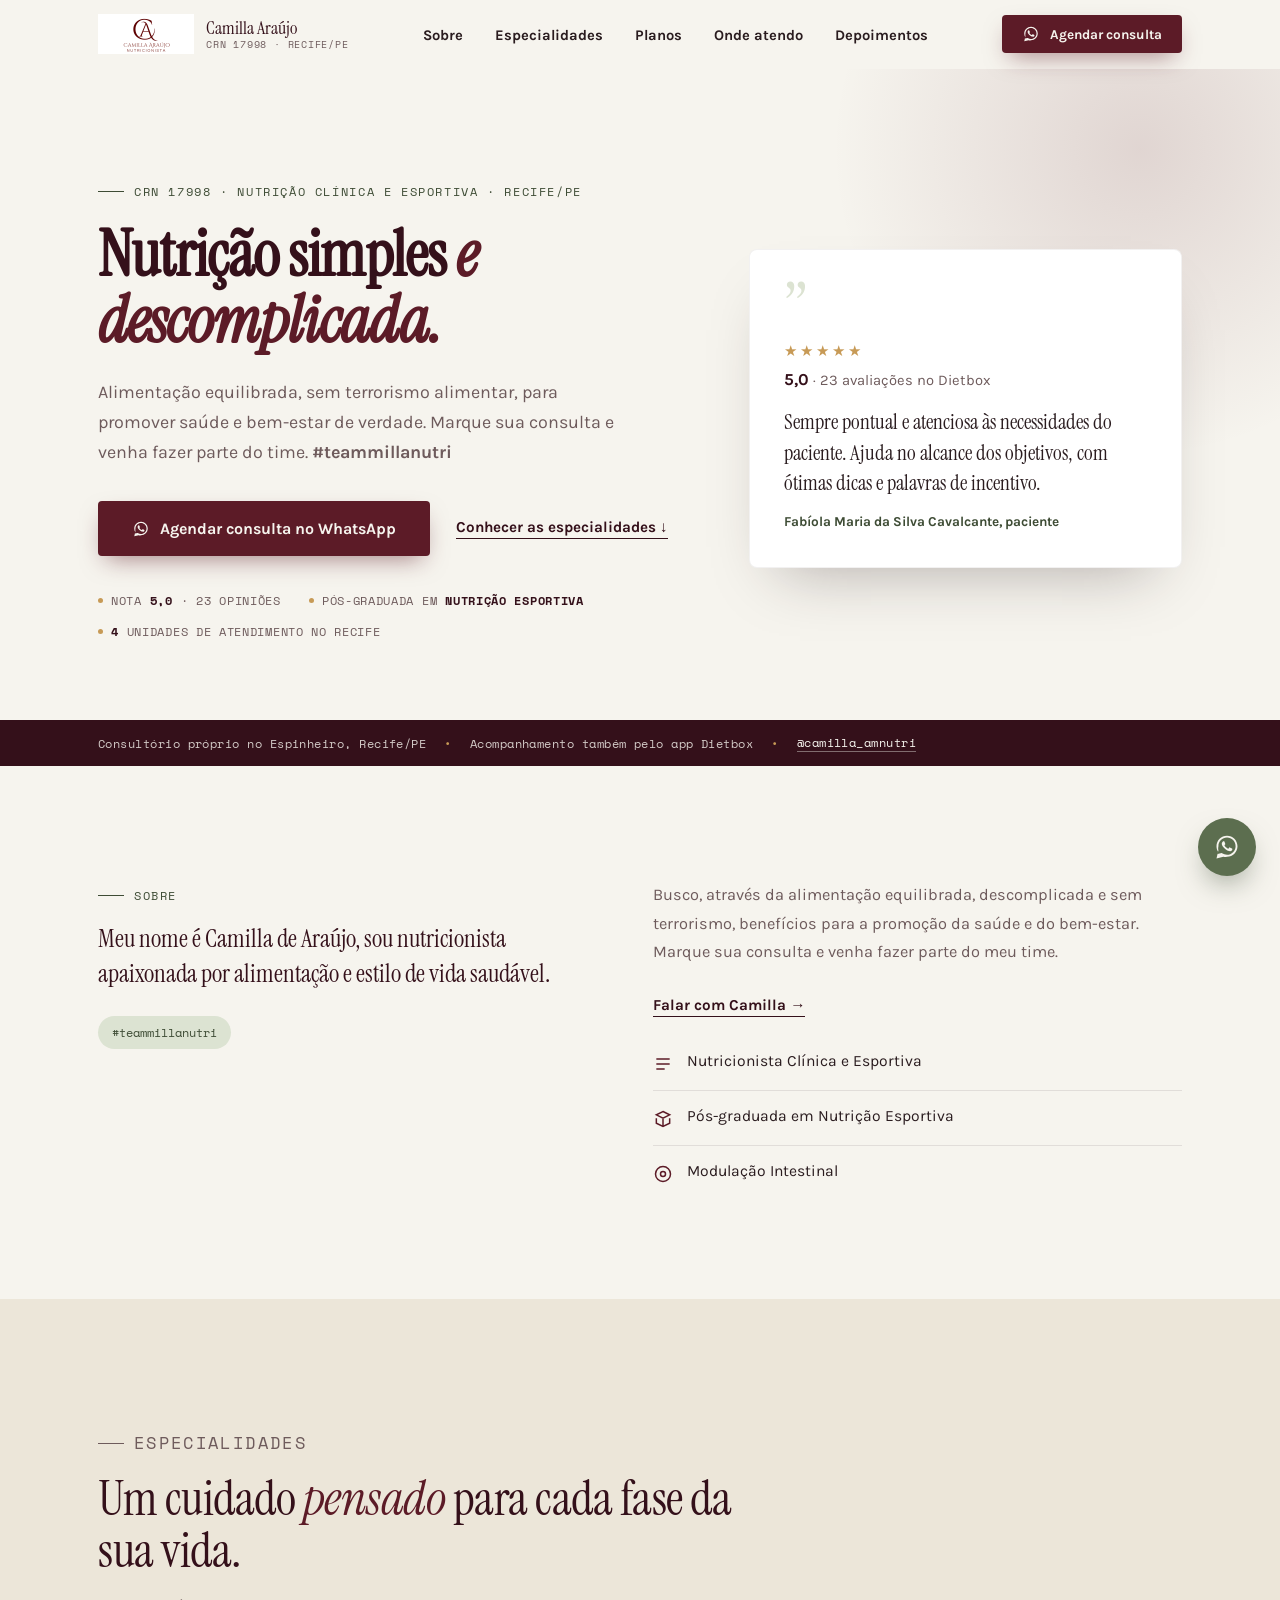
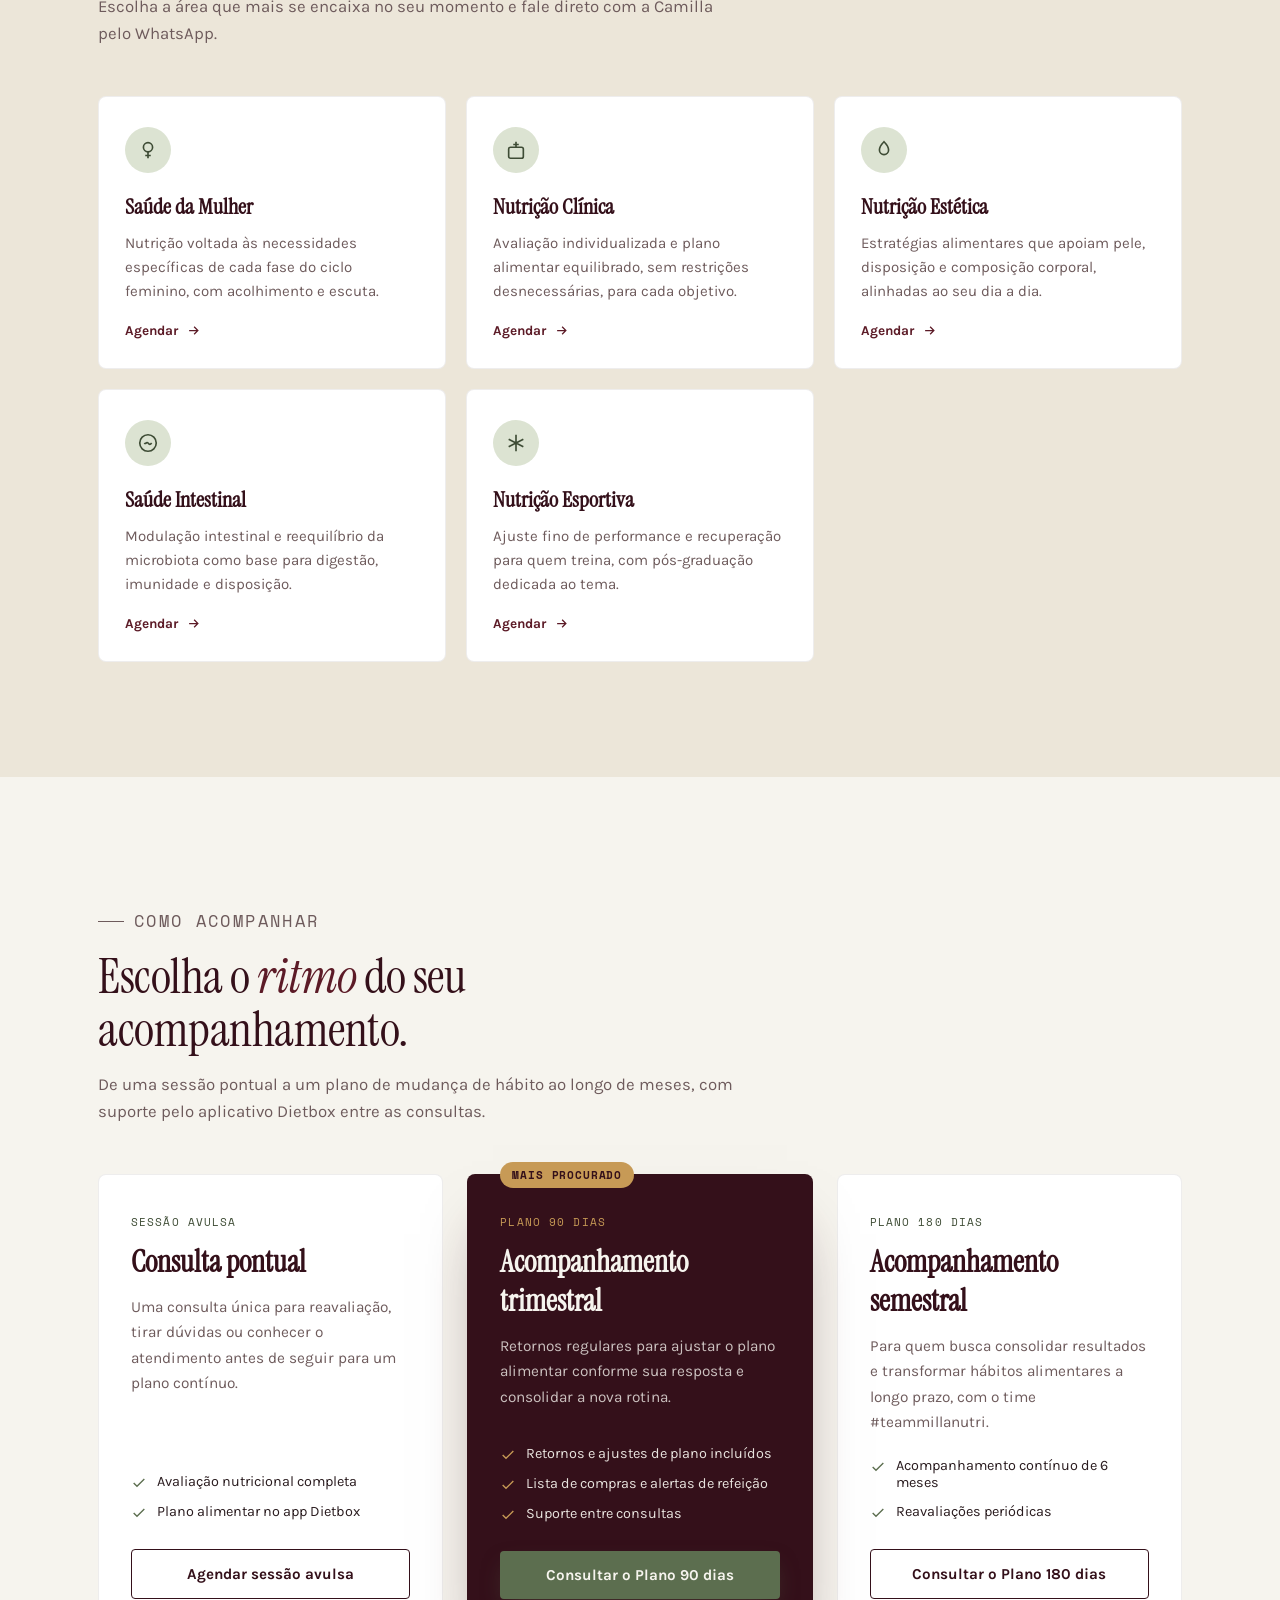
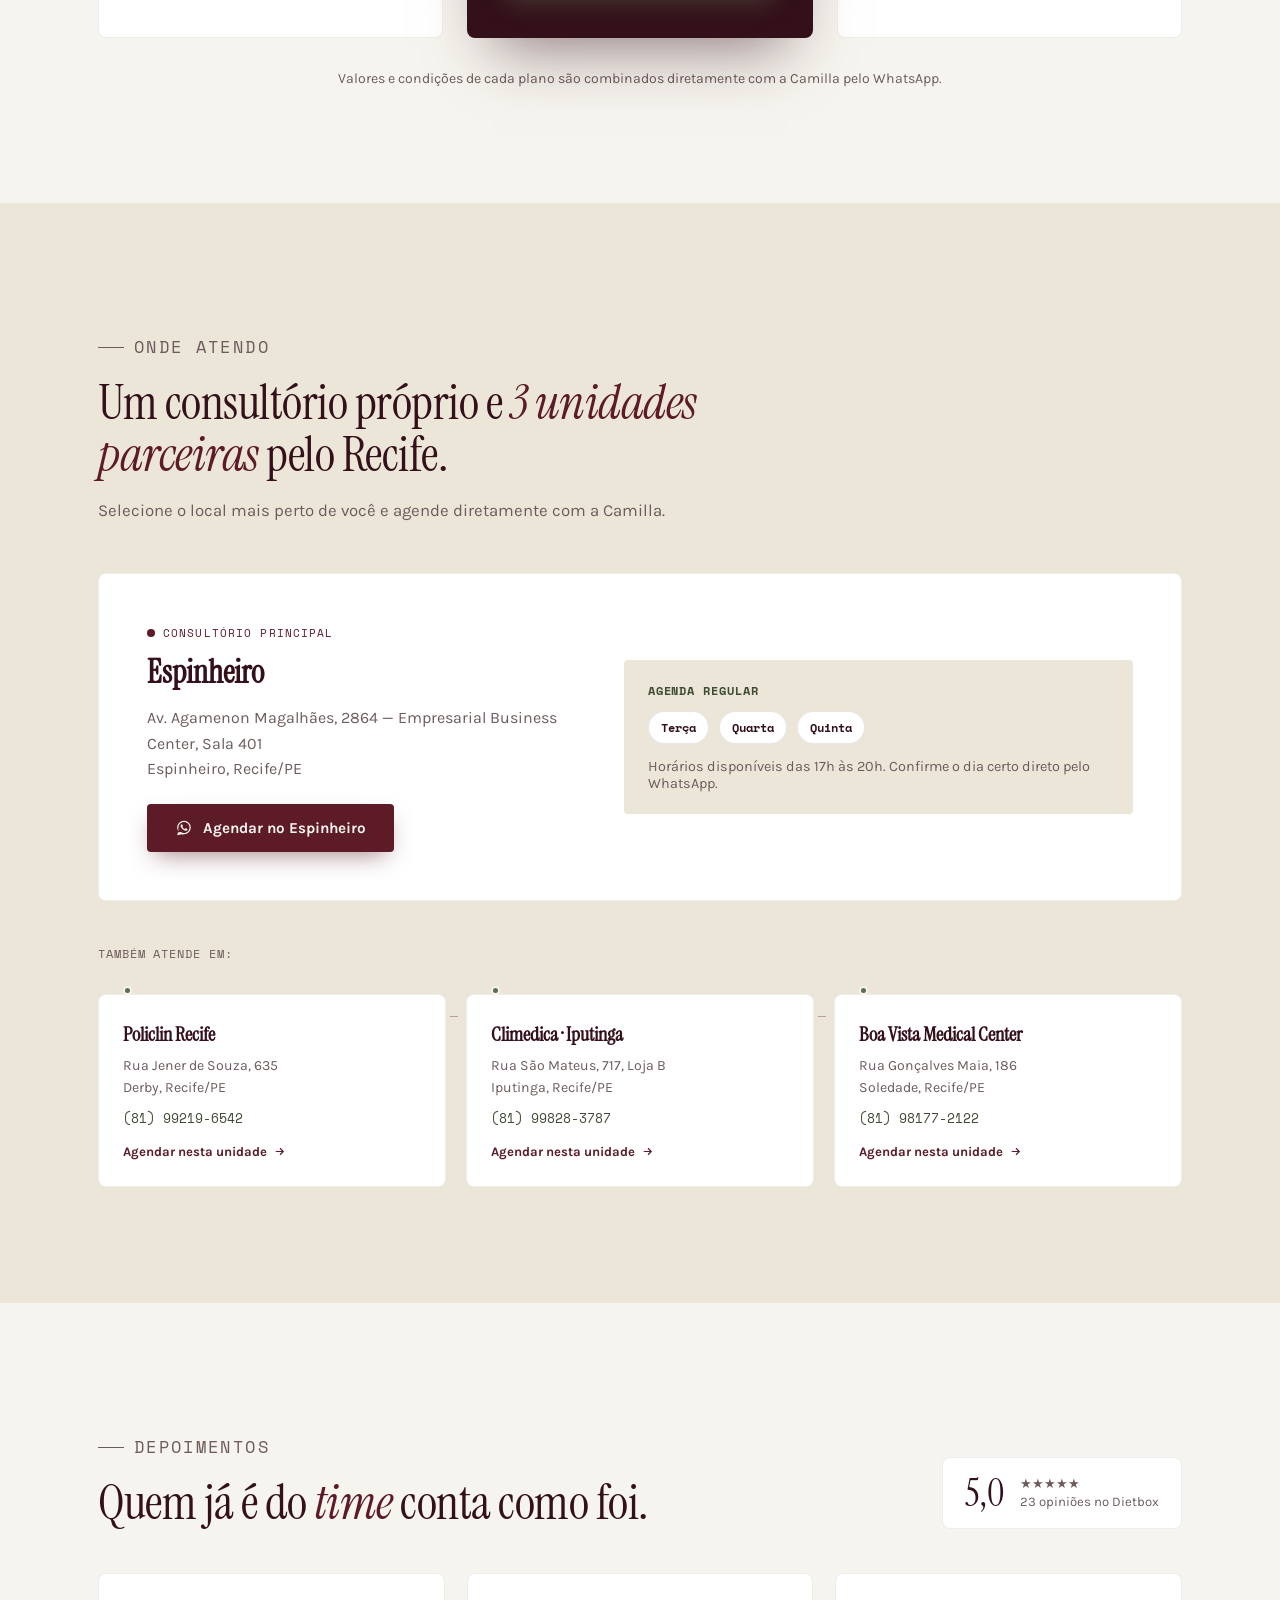
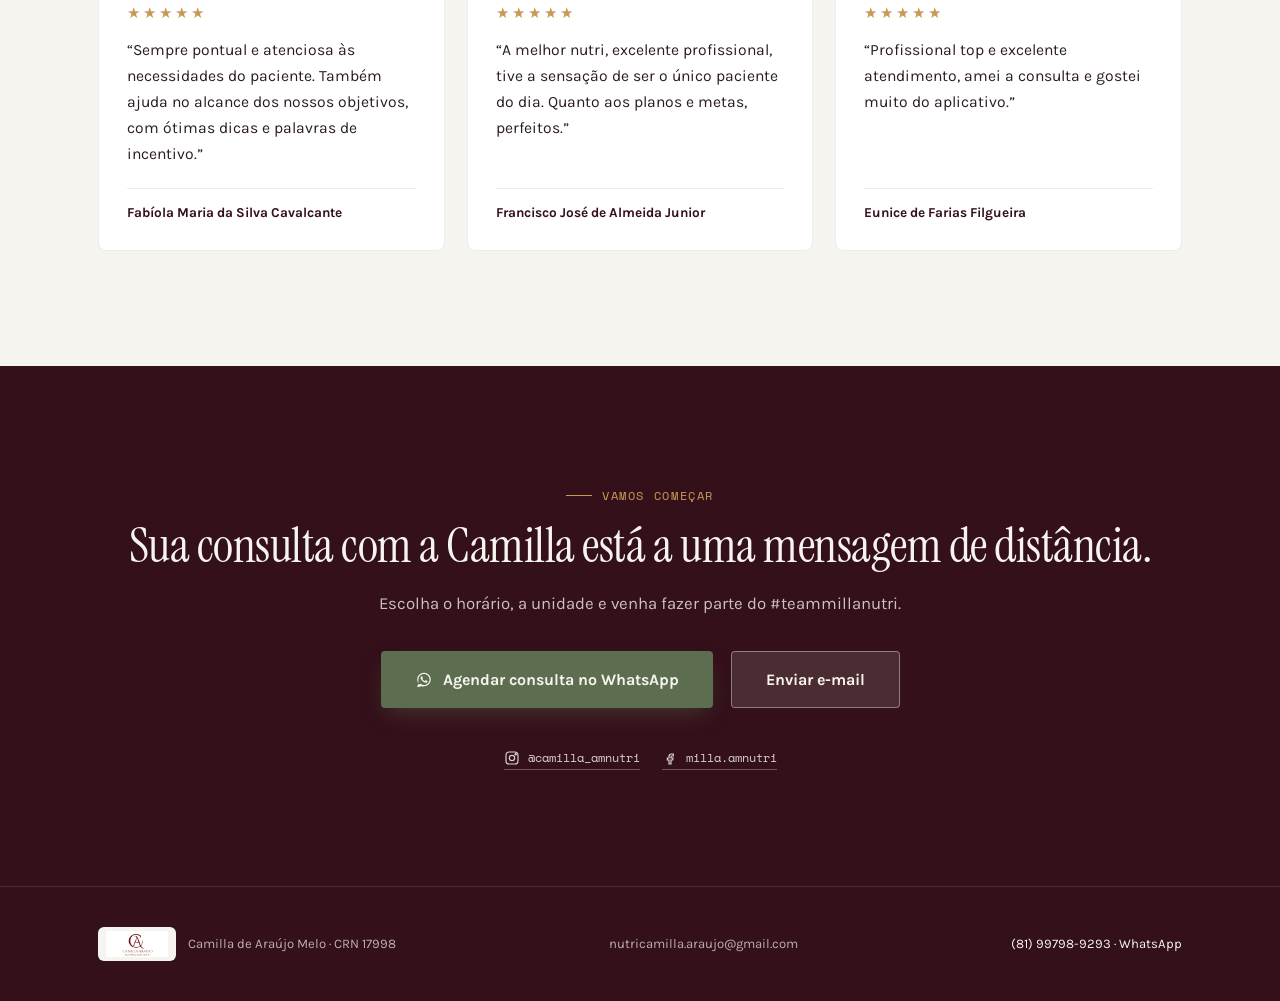
==== proposta-Camila-Araujo/index.html @ a2310c35 "Adiciona proposta-Camila-Araujo: nova versão premium do site da nutricionista Camilla Araújo Extrai " ====
<!DOCTYPE html>
<html lang="pt-br">
<head>
<meta charset="UTF-8">
<meta name="viewport" content="width=device-width, initial-scale=1.0">
<title>Camilla de Araújo Melo | Nutricionista em Recife · CRN 17998</title>
<meta name="description" content="Camilla de Araújo Melo (CRN 17998): nutrição clínica, esportiva, estética, saúde da mulher e saúde intestinal em Recife. Nota 5,0 · 23 opiniões. Agende pelo WhatsApp.">
<link rel="icon" href="data:image/svg+xml,%3Csvg xmlns='http://www.w3.org/2000/svg' viewBox='0 0 64 64'%3E%3Crect width='64' height='64' rx='16' fill='%235C1B27'/%3E%3Ctext x='32' y='42' font-family='Georgia,serif' font-size='24' text-anchor='middle' fill='%23F6F4EE'%3ECA%3C/text%3E%3C/svg%3E">
<link rel="preconnect" href="https://fonts.googleapis.com">
<link rel="preconnect" href="https://fonts.gstatic.com" crossorigin>
<link href="https://fonts.googleapis.com/css2?family=Instrument+Serif:ital@0;1&family=Karla:wght@400;500;600;700;800&family=Space+Mono:wght@400;700&display=swap" rel="stylesheet">
<link rel="stylesheet" href="css/style.css">
</head>
<body>

<a class="skip-link" href="#conteudo">Ir para o conteúdo</a>

<!-- HEADER -->
<header class="site-header" id="topo">
  <div class="wrap header-inner">
    <a href="#topo" class="brand" aria-label="Camilla de Araújo Melo, início">
      <img src="assets/logo-camilla.png" alt="Camilla Araújo Nutricionista">
      <span class="brand__meta">
        <span class="brand__name">Camilla Araújo</span>
        <span class="brand__tag">CRN 17998 · Recife/PE</span>
      </span>
    </a>

    <nav class="main-nav" id="main-nav" aria-label="Navegação principal">
      <ul>
        <li><a href="#sobre">Sobre</a></li>
        <li><a href="#especialidades">Especialidades</a></li>
        <li><a href="#planos">Planos</a></li>
        <li><a href="#onde-atendo">Onde atendo</a></li>
        <li><a href="#depoimentos">Depoimentos</a></li>
      </ul>
    </nav>

    <div class="header-actions">
      <a class="btn btn--primary btn--sm" href="https://wa.me/5581997989293?text=Ol%C3%A1!%20Encontrei%20o%20site%20da%20Camilla%20de%20Ara%C3%BAjo%20e%20gostaria%20de%20agendar%20uma%20consulta." target="_blank" rel="noopener"><svg class="btn__icon" viewBox="0 0 32 32" fill="currentColor" aria-hidden="true"><path d="M16.02 3C9.4 3 4 8.36 4 15c0 2.34.65 4.53 1.78 6.4L4 29l7.8-1.75A11.9 11.9 0 0 0 16.02 27C22.64 27 28 21.64 28 15S22.64 3 16.02 3zm0 21.8c-2.1 0-4.06-.6-5.72-1.64l-.41-.24-4.63 1.04 1.02-4.5-.27-.46A9.72 9.72 0 0 1 6.2 15c0-5.42 4.4-9.8 9.82-9.8 5.42 0 9.8 4.38 9.8 9.8 0 5.42-4.38 9.8-9.8 9.8zm5.4-7.34c-.3-.15-1.75-.86-2.02-.96-.27-.1-.47-.15-.66.15-.2.3-.76.96-.93 1.16-.17.2-.34.22-.63.07-.3-.15-1.25-.46-2.38-1.47-.88-.78-1.47-1.75-1.65-2.05-.17-.3-.02-.46.13-.6.13-.13.3-.34.44-.5.15-.17.2-.3.3-.5.1-.2.05-.37-.02-.52-.07-.15-.66-1.6-.9-2.18-.24-.58-.48-.5-.66-.5-.17 0-.37-.02-.56-.02-.2 0-.52.07-.8.37-.27.3-1.04 1.02-1.04 2.5 0 1.47 1.07 2.9 1.22 3.1.15.2 2.1 3.22 5.1 4.5.71.3 1.27.49 1.7.62.71.23 1.36.2 1.87.12.57-.08 1.75-.72 2-1.4.24-.7.24-1.3.17-1.4-.07-.13-.27-.2-.56-.35z"/></svg>Agendar consulta</a>
      <button class="nav-toggle" id="nav-toggle" aria-expanded="false" aria-controls="main-nav" aria-label="Abrir menu">
        <span></span><span></span><span></span>
      </button>
    </div>
  </div>
</header>

<main id="conteudo">

  <!-- HERO -->
  <section class="hero" id="hero">
    <div class="hero__glow" aria-hidden="true"></div>
    <div class="wrap hero__grid">
      <div class="hero__content">
        <p class="eyebrow">CRN 17998 · Nutrição Clínica e Esportiva · Recife/PE</p>
        <h1 class="hero__title">Nutrição simples <em>e descomplicada.</em></h1>
        <p class="hero__lead">Alimentação equilibrada, sem terrorismo alimentar, para promover saúde e bem-estar de verdade. Marque sua consulta e venha fazer parte do time. <strong>#teammillanutri</strong></p>

        <div class="hero__actions">
          <a class="btn btn--primary btn--lg" href="https://wa.me/5581997989293?text=Ol%C3%A1!%20Encontrei%20o%20site%20da%20Camilla%20de%20Ara%C3%BAjo%20e%20gostaria%20de%20agendar%20uma%20consulta." target="_blank" rel="noopener"><svg class="btn__icon" viewBox="0 0 32 32" fill="currentColor" aria-hidden="true"><path d="M16.02 3C9.4 3 4 8.36 4 15c0 2.34.65 4.53 1.78 6.4L4 29l7.8-1.75A11.9 11.9 0 0 0 16.02 27C22.64 27 28 21.64 28 15S22.64 3 16.02 3zm0 21.8c-2.1 0-4.06-.6-5.72-1.64l-.41-.24-4.63 1.04 1.02-4.5-.27-.46A9.72 9.72 0 0 1 6.2 15c0-5.42 4.4-9.8 9.82-9.8 5.42 0 9.8 4.38 9.8 9.8 0 5.42-4.38 9.8-9.8 9.8zm5.4-7.34c-.3-.15-1.75-.86-2.02-.96-.27-.1-.47-.15-.66.15-.2.3-.76.96-.93 1.16-.17.2-.34.22-.63.07-.3-.15-1.25-.46-2.38-1.47-.88-.78-1.47-1.75-1.65-2.05-.17-.3-.02-.46.13-.6.13-.13.3-.34.44-.5.15-.17.2-.3.3-.5.1-.2.05-.37-.02-.52-.07-.15-.66-1.6-.9-2.18-.24-.58-.48-.5-.66-.5-.17 0-.37-.02-.56-.02-.2 0-.52.07-.8.37-.27.3-1.04 1.02-1.04 2.5 0 1.47 1.07 2.9 1.22 3.1.15.2 2.1 3.22 5.1 4.5.71.3 1.27.49 1.7.62.71.23 1.36.2 1.87.12.57-.08 1.75-.72 2-1.4.24-.7.24-1.3.17-1.4-.07-.13-.27-.2-.56-.35z"/></svg>Agendar consulta no WhatsApp</a>
          <a class="hero__secondary" href="#especialidades">Conhecer as especialidades ↓</a>
        </div>

        <ul class="hero__badges">
          <li><span class="dot"></span>Nota <strong>5,0</strong> · 23 opiniões</li>
          <li><span class="dot"></span>Pós-graduada em <strong>Nutrição Esportiva</strong></li>
          <li><span class="dot"></span><strong>4</strong> unidades de atendimento no Recife</li>
        </ul>
      </div>

      <div class="hero__proof">
        <div class="proof-card">
          <span class="proof-card__mark" aria-hidden="true">&#8221;</span>
          <span class="stars" aria-hidden="true">★★★★★</span>
          <p class="proof-card__score"><strong>5,0</strong> · 23 avaliações no Dietbox</p>
          <blockquote class="proof-card__quote">Sempre pontual e atenciosa às necessidades do paciente. Ajuda no alcance dos objetivos, com ótimas dicas e palavras de incentivo.</blockquote>
          <cite class="proof-card__cite">Fabíola Maria da Silva Cavalcante, paciente</cite>
        </div>
      </div>
    </div>
  </section>

  <!-- TRUST STRIP -->
  <div class="trust-strip">
    <div class="wrap trust-strip__inner">
      <span>Consultório próprio no Espinheiro, Recife/PE</span>
      <span class="trust-strip__dot" aria-hidden="true">•</span>
      <span>Acompanhamento também pelo app Dietbox</span>
      <span class="trust-strip__dot" aria-hidden="true">•</span>
      <a href="https://www.instagram.com/camilla_amnutri" target="_blank" rel="noopener">@camilla_amnutri</a>
    </div>
  </div>

  <!-- SOBRE -->
  <section class="section" id="sobre">
    <div class="wrap about">
      <div class="reveal">
        <p class="eyebrow">Sobre</p>
        <p class="about__lead" style="margin-top:18px;">Meu nome é Camilla de Araújo, sou nutricionista apaixonada por alimentação e estilo de vida saudável.</p>
        <span class="about__tag">#teammillanutri</span>
      </div>
      <div class="reveal about__body">
        <p>Busco, através da alimentação equilibrada, descomplicada e sem terrorismo, benefícios para a promoção da saúde e do bem-estar. Marque sua consulta e venha fazer parte do meu time.</p>
        <p style="margin-top:24px;"><a class="hero__secondary" href="https://wa.me/5581997989293?text=Ol%C3%A1!%20Vi%20o%20site%20e%20queria%20saber%20mais%20sobre%20o%20atendimento%20da%20Camilla." target="_blank" rel="noopener">Falar com Camilla →</a></p>
        <ul class="credentials">
          <li>
            <svg viewBox="0 0 24 24" fill="none" stroke="currentColor" stroke-width="1.8"><path d="M4 6h16M4 12h16M4 18h10"/></svg>
            Nutricionista Clínica e Esportiva
          </li>
          <li>
            <svg viewBox="0 0 24 24" fill="none" stroke="currentColor" stroke-width="1.8"><path d="M12 3l8 4-8 4-8-4 8-4zm0 8v10M4 11v6l8 4 8-4v-6"/></svg>
            Pós-graduada em Nutrição Esportiva
          </li>
          <li>
            <svg viewBox="0 0 24 24" fill="none" stroke="currentColor" stroke-width="1.8"><circle cx="12" cy="12" r="9"/><path d="M9 12a3 3 0 106 0 3 3 0 00-6 0z"/></svg>
            Modulação Intestinal
          </li>
        </ul>
      </div>
    </div>
  </section>

  <!-- ESPECIALIDADES -->
  <section class="section section--alt" id="especialidades">
    <div class="wrap">
      <div class="section-head reveal">
        <p class="eyebrow">Especialidades</p>
        <h2 class="h2" style="margin-top:16px;">Um cuidado <em>pensado</em> para cada fase da sua vida.</h2>
        <p>Escolha a área que mais se encaixa no seu momento e fale direto com a Camilla pelo WhatsApp.</p>
      </div>

      <div class="services-grid">
        <a class="service-card reveal" href="https://wa.me/5581997989293?text=Ol%C3%A1!%20Gostaria%20de%20agendar%20uma%20consulta%20de%20Nutri%C3%A7%C3%A3o%20para%20Sa%C3%BAde%20da%20Mulher%20com%20a%20Camilla." target="_blank" rel="noopener">
          <span class="service-card__icon"><svg viewBox="0 0 24 24" fill="none" stroke="currentColor" stroke-width="1.8"><circle cx="12" cy="9" r="5"/><path d="M12 14v7M9 18h6"/></svg></span>
          <h3>Saúde da Mulher</h3>
          <p>Nutrição voltada às necessidades específicas de cada fase do ciclo feminino, com acolhimento e escuta.</p>
          <span class="service-card__cta">Agendar <svg viewBox="0 0 24 24" fill="none" stroke="currentColor" stroke-width="2"><path d="M5 12h14M13 6l6 6-6 6"/></svg></span>
        </a>

        <a class="service-card reveal" href="https://wa.me/5581997989293?text=Ol%C3%A1!%20Gostaria%20de%20agendar%20uma%20consulta%20de%20Nutri%C3%A7%C3%A3o%20Cl%C3%ADnica%20com%20a%20Camilla." target="_blank" rel="noopener">
          <span class="service-card__icon"><svg viewBox="0 0 24 24" fill="none" stroke="currentColor" stroke-width="1.8"><path d="M12 3v6M9 6h6"/><rect x="4" y="9" width="16" height="12" rx="2"/></svg></span>
          <h3>Nutrição Clínica</h3>
          <p>Avaliação individualizada e plano alimentar equilibrado, sem restrições desnecessárias, para cada objetivo.</p>
          <span class="service-card__cta">Agendar <svg viewBox="0 0 24 24" fill="none" stroke="currentColor" stroke-width="2"><path d="M5 12h14M13 6l6 6-6 6"/></svg></span>
        </a>

        <a class="service-card reveal" href="https://wa.me/5581997989293?text=Ol%C3%A1!%20Gostaria%20de%20agendar%20uma%20consulta%20de%20Nutri%C3%A7%C3%A3o%20Est%C3%A9tica%20com%20a%20Camilla." target="_blank" rel="noopener">
          <span class="service-card__icon"><svg viewBox="0 0 24 24" fill="none" stroke="currentColor" stroke-width="1.8"><path d="M12 3c3 3 5 6 5 9a5 5 0 01-10 0c0-3 2-6 5-9z"/></svg></span>
          <h3>Nutrição Estética</h3>
          <p>Estratégias alimentares que apoiam pele, disposição e composição corporal, alinhadas ao seu dia a dia.</p>
          <span class="service-card__cta">Agendar <svg viewBox="0 0 24 24" fill="none" stroke="currentColor" stroke-width="2"><path d="M5 12h14M13 6l6 6-6 6"/></svg></span>
        </a>

        <a class="service-card reveal" href="https://wa.me/5581997989293?text=Ol%C3%A1!%20Gostaria%20de%20agendar%20uma%20consulta%20sobre%20Sa%C3%BAde%20Intestinal%20e%20Modula%C3%A7%C3%A3o%20Intestinal%20com%20a%20Camilla." target="_blank" rel="noopener">
          <span class="service-card__icon"><svg viewBox="0 0 24 24" fill="none" stroke="currentColor" stroke-width="1.8"><circle cx="12" cy="12" r="9"/><path d="M8 12c1.5 2 2.5-2 4 0s2.5 2 4 0"/></svg></span>
          <h3>Saúde Intestinal</h3>
          <p>Modulação intestinal e reequilíbrio da microbiota como base para digestão, imunidade e disposição.</p>
          <span class="service-card__cta">Agendar <svg viewBox="0 0 24 24" fill="none" stroke="currentColor" stroke-width="2"><path d="M5 12h14M13 6l6 6-6 6"/></svg></span>
        </a>

        <a class="service-card reveal" href="https://wa.me/5581997989293?text=Ol%C3%A1!%20Gostaria%20de%20agendar%20uma%20consulta%20de%20Nutri%C3%A7%C3%A3o%20Esportiva%20com%20a%20Camilla." target="_blank" rel="noopener">
          <span class="service-card__icon"><svg viewBox="0 0 24 24" fill="none" stroke="currentColor" stroke-width="1.8"><path d="M12 3v18M4 8l16 8M20 8L4 16"/></svg></span>
          <h3>Nutrição Esportiva</h3>
          <p>Ajuste fino de performance e recuperação para quem treina, com pós-graduação dedicada ao tema.</p>
          <span class="service-card__cta">Agendar <svg viewBox="0 0 24 24" fill="none" stroke="currentColor" stroke-width="2"><path d="M5 12h14M13 6l6 6-6 6"/></svg></span>
        </a>
      </div>
    </div>
  </section>

  <!-- PLANOS / OFERTA -->
  <section class="section" id="planos">
    <div class="wrap">
      <div class="section-head reveal">
        <p class="eyebrow">Como acompanhar</p>
        <h2 class="h2" style="margin-top:16px;">Escolha o <em>ritmo</em> do seu acompanhamento.</h2>
        <p>De uma sessão pontual a um plano de mudança de hábito ao longo de meses, com suporte pelo aplicativo Dietbox entre as consultas.</p>
      </div>

      <div class="plans-grid">
        <div class="plan-card reveal">
          <span class="plan-card__eyebrow">Sessão avulsa</span>
          <h3>Consulta pontual</h3>
          <p class="plan-card__desc">Uma consulta única para reavaliação, tirar dúvidas ou conhecer o atendimento antes de seguir para um plano contínuo.</p>
          <ul>
            <li><svg viewBox="0 0 24 24" fill="none" stroke="currentColor" stroke-width="2"><path d="M20 6L9 17l-5-5"/></svg>Avaliação nutricional completa</li>
            <li><svg viewBox="0 0 24 24" fill="none" stroke="currentColor" stroke-width="2"><path d="M20 6L9 17l-5-5"/></svg>Plano alimentar no app Dietbox</li>
          </ul>
          <a class="btn btn--outline btn--block" href="https://wa.me/5581997989293?text=Ol%C3%A1!%20Gostaria%20de%20agendar%20uma%20sess%C3%A3o%20avulsa%20com%20a%20Camilla." target="_blank" rel="noopener">Agendar sessão avulsa</a>
        </div>

        <div class="plan-card plan-card--featured reveal">
          <span class="plan-card__badge">Mais procurado</span>
          <span class="plan-card__eyebrow">Plano 90 dias</span>
          <h3>Acompanhamento trimestral</h3>
          <p class="plan-card__desc">Retornos regulares para ajustar o plano alimentar conforme sua resposta e consolidar a nova rotina.</p>
          <ul>
            <li><svg viewBox="0 0 24 24" fill="none" stroke="currentColor" stroke-width="2"><path d="M20 6L9 17l-5-5"/></svg>Retornos e ajustes de plano incluídos</li>
            <li><svg viewBox="0 0 24 24" fill="none" stroke="currentColor" stroke-width="2"><path d="M20 6L9 17l-5-5"/></svg>Lista de compras e alertas de refeição</li>
            <li><svg viewBox="0 0 24 24" fill="none" stroke="currentColor" stroke-width="2"><path d="M20 6L9 17l-5-5"/></svg>Suporte entre consultas</li>
          </ul>
          <a class="btn btn--moss btn--block" href="https://wa.me/5581997989293?text=Ol%C3%A1!%20Tenho%20interesse%20no%20Plano%20de%20Acompanhamento%20de%2090%20dias%20com%20a%20Camilla." target="_blank" rel="noopener">Consultar o Plano 90 dias</a>
        </div>

        <div class="plan-card reveal">
          <span class="plan-card__eyebrow">Plano 180 dias</span>
          <h3>Acompanhamento semestral</h3>
          <p class="plan-card__desc">Para quem busca consolidar resultados e transformar hábitos alimentares a longo prazo, com o time #teammillanutri.</p>
          <ul>
            <li><svg viewBox="0 0 24 24" fill="none" stroke="currentColor" stroke-width="2"><path d="M20 6L9 17l-5-5"/></svg>Acompanhamento contínuo de 6 meses</li>
            <li><svg viewBox="0 0 24 24" fill="none" stroke="currentColor" stroke-width="2"><path d="M20 6L9 17l-5-5"/></svg>Reavaliações periódicas</li>
          </ul>
          <a class="btn btn--outline btn--block" href="https://wa.me/5581997989293?text=Ol%C3%A1!%20Tenho%20interesse%20no%20Plano%20de%20Acompanhamento%20de%20180%20dias%20com%20a%20Camilla." target="_blank" rel="noopener">Consultar o Plano 180 dias</a>
        </div>
      </div>
      <p class="plans-note">Valores e condições de cada plano são combinados diretamente com a Camilla pelo WhatsApp.</p>
    </div>
  </section>

  <!-- ONDE ATENDO -->
  <section class="section section--alt itinerary" id="onde-atendo">
    <div class="wrap">
      <div class="section-head reveal">
        <p class="eyebrow">Onde atendo</p>
        <h2 class="h2" style="margin-top:16px;">Um consultório próprio e <em>3 unidades parceiras</em> pelo Recife.</h2>
        <p>Selecione o local mais perto de você e agende diretamente com a Camilla.</p>
      </div>

      <div class="itinerary__hq reveal">
        <div>
          <span class="itinerary__hq-tag">Consultório principal</span>
          <h3>Espinheiro</h3>
          <address>Av. Agamenon Magalhães, 2864 — Empresarial Business Center, Sala 401<br>Espinheiro, Recife/PE</address>
          <a class="btn btn--primary" style="margin-top:22px;" href="https://wa.me/5581997989293?text=Ol%C3%A1!%20Gostaria%20de%20agendar%20uma%20consulta%20no%20Consult%C3%B3rio%20Espinheiro%20com%20a%20Camilla." target="_blank" rel="noopener"><svg class="btn__icon" viewBox="0 0 32 32" fill="currentColor" aria-hidden="true"><path d="M16.02 3C9.4 3 4 8.36 4 15c0 2.34.65 4.53 1.78 6.4L4 29l7.8-1.75A11.9 11.9 0 0 0 16.02 27C22.64 27 28 21.64 28 15S22.64 3 16.02 3zm0 21.8c-2.1 0-4.06-.6-5.72-1.64l-.41-.24-4.63 1.04 1.02-4.5-.27-.46A9.72 9.72 0 0 1 6.2 15c0-5.42 4.4-9.8 9.82-9.8 5.42 0 9.8 4.38 9.8 9.8 0 5.42-4.38 9.8-9.8 9.8zm5.4-7.34c-.3-.15-1.75-.86-2.02-.96-.27-.1-.47-.15-.66.15-.2.3-.76.96-.93 1.16-.17.2-.34.22-.63.07-.3-.15-1.25-.46-2.38-1.47-.88-.78-1.47-1.75-1.65-2.05-.17-.3-.02-.46.13-.6.13-.13.3-.34.44-.5.15-.17.2-.3.3-.5.1-.2.05-.37-.02-.52-.07-.15-.66-1.6-.9-2.18-.24-.58-.48-.5-.66-.5-.17 0-.37-.02-.56-.02-.2 0-.52.07-.8.37-.27.3-1.04 1.02-1.04 2.5 0 1.47 1.07 2.9 1.22 3.1.15.2 2.1 3.22 5.1 4.5.71.3 1.27.49 1.7.62.71.23 1.36.2 1.87.12.57-.08 1.75-.72 2-1.4.24-.7.24-1.3.17-1.4-.07-.13-.27-.2-.56-.35z"/></svg>Agendar no Espinheiro</a>
        </div>
        <div class="itinerary__hq-schedule">
          <h4>Agenda regular</h4>
          <div class="itinerary__days">
            <span>Terça</span><span>Quarta</span><span>Quinta</span>
          </div>
          <p>Horários disponíveis das 17h às 20h. Confirme o dia certo direto pelo WhatsApp.</p>
        </div>
      </div>

      <span class="itinerary__label reveal">Também atende em:</span>
      <div class="itinerary__route">
        <div class="itinerary__route-line" aria-hidden="true"></div>
        <div class="itinerary__grid">
          <div class="itinerary__stop reveal">
            <h4>Policlin Recife</h4>
            <address>Rua Jener de Souza, 635<br>Derby, Recife/PE</address>
            <span class="tel">(81) 99219-6542</span>
            <a class="stop-cta" href="https://wa.me/5581997989293?text=Ol%C3%A1!%20Gostaria%20de%20agendar%20uma%20consulta%20na%20Policlin%20Recife%20com%20a%20Camilla." target="_blank" rel="noopener">Agendar nesta unidade <svg viewBox="0 0 24 24" fill="none" stroke="currentColor" stroke-width="2.2"><path d="M5 12h14M13 6l6 6-6 6"/></svg></a>
          </div>
          <div class="itinerary__stop reveal">
            <h4>Climedica · Iputinga</h4>
            <address>Rua São Mateus, 717, Loja B<br>Iputinga, Recife/PE</address>
            <span class="tel">(81) 99828-3787</span>
            <a class="stop-cta" href="https://wa.me/5581997989293?text=Ol%C3%A1!%20Gostaria%20de%20agendar%20uma%20consulta%20na%20Climedica%20Iputinga%20com%20a%20Camilla." target="_blank" rel="noopener">Agendar nesta unidade <svg viewBox="0 0 24 24" fill="none" stroke="currentColor" stroke-width="2.2"><path d="M5 12h14M13 6l6 6-6 6"/></svg></a>
          </div>
          <div class="itinerary__stop reveal">
            <h4>Boa Vista Medical Center</h4>
            <address>Rua Gonçalves Maia, 186<br>Soledade, Recife/PE</address>
            <span class="tel">(81) 98177-2122</span>
            <a class="stop-cta" href="https://wa.me/5581997989293?text=Ol%C3%A1!%20Gostaria%20de%20agendar%20uma%20consulta%20no%20Boa%20Vista%20Medical%20Center%20com%20a%20Camilla." target="_blank" rel="noopener">Agendar nesta unidade <svg viewBox="0 0 24 24" fill="none" stroke="currentColor" stroke-width="2.2"><path d="M5 12h14M13 6l6 6-6 6"/></svg></a>
          </div>
        </div>
      </div>
    </div>
  </section>

  <!-- DEPOIMENTOS -->
  <section class="section" id="depoimentos">
    <div class="wrap">
      <div class="reviews-head reveal">
        <div class="section-head" style="margin-bottom:0;">
          <p class="eyebrow">Depoimentos</p>
          <h2 class="h2" style="margin-top:16px;">Quem já é do <em>time</em> conta como foi.</h2>
        </div>
        <div class="reviews-score">
          <span class="reviews-score__num">5,0</span>
          <span class="reviews-score__meta">★★★★★<br>23 opiniões no Dietbox</span>
        </div>
      </div>

      <div class="reviews-grid">
        <div class="review-card reveal">
          <span class="stars" aria-hidden="true">★★★★★</span>
          <blockquote>“Sempre pontual e atenciosa às necessidades do paciente. Também ajuda no alcance dos nossos objetivos, com ótimas dicas e palavras de incentivo.”</blockquote>
          <cite>Fabíola Maria da Silva Cavalcante</cite>
        </div>
        <div class="review-card reveal">
          <span class="stars" aria-hidden="true">★★★★★</span>
          <blockquote>“A melhor nutri, excelente profissional, tive a sensação de ser o único paciente do dia. Quanto aos planos e metas, perfeitos.”</blockquote>
          <cite>Francisco José de Almeida Junior</cite>
        </div>
        <div class="review-card reveal">
          <span class="stars" aria-hidden="true">★★★★★</span>
          <blockquote>“Profissional top e excelente atendimento, amei a consulta e gostei muito do aplicativo.”</blockquote>
          <cite>Eunice de Farias Filgueira</cite>
        </div>
      </div>
    </div>
  </section>

  <!-- CTA FINAL -->
  <section class="section section--dark cta-final">
    <div class="wrap">
      <p class="eyebrow reveal" style="justify-content:center; color:var(--gold);">Vamos começar</p>
      <h2 class="h2 reveal" style="margin-top:16px;">Sua consulta com a Camilla está a uma mensagem de distância.</h2>
      <p class="cta-final__lead reveal">Escolha o horário, a unidade e venha fazer parte do #teammillanutri.</p>
      <div class="cta-final__actions reveal">
        <a class="btn btn--moss btn--lg" href="https://wa.me/5581997989293?text=Ol%C3%A1!%20Vi%20o%20site%20e%20gostaria%20de%20agendar%20uma%20consulta%20com%20a%20Camilla." target="_blank" rel="noopener"><svg class="btn__icon" viewBox="0 0 32 32" fill="currentColor" aria-hidden="true"><path d="M16.02 3C9.4 3 4 8.36 4 15c0 2.34.65 4.53 1.78 6.4L4 29l7.8-1.75A11.9 11.9 0 0 0 16.02 27C22.64 27 28 21.64 28 15S22.64 3 16.02 3zm0 21.8c-2.1 0-4.06-.6-5.72-1.64l-.41-.24-4.63 1.04 1.02-4.5-.27-.46A9.72 9.72 0 0 1 6.2 15c0-5.42 4.4-9.8 9.82-9.8 5.42 0 9.8 4.38 9.8 9.8 0 5.42-4.38 9.8-9.8 9.8zm5.4-7.34c-.3-.15-1.75-.86-2.02-.96-.27-.1-.47-.15-.66.15-.2.3-.76.96-.93 1.16-.17.2-.34.22-.63.07-.3-.15-1.25-.46-2.38-1.47-.88-.78-1.47-1.75-1.65-2.05-.17-.3-.02-.46.13-.6.13-.13.3-.34.44-.5.15-.17.2-.3.3-.5.1-.2.05-.37-.02-.52-.07-.15-.66-1.6-.9-2.18-.24-.58-.48-.5-.66-.5-.17 0-.37-.02-.56-.02-.2 0-.52.07-.8.37-.27.3-1.04 1.02-1.04 2.5 0 1.47 1.07 2.9 1.22 3.1.15.2 2.1 3.22 5.1 4.5.71.3 1.27.49 1.7.62.71.23 1.36.2 1.87.12.57-.08 1.75-.72 2-1.4.24-.7.24-1.3.17-1.4-.07-.13-.27-.2-.56-.35z"/></svg>Agendar consulta no WhatsApp</a>
        <a class="btn btn--ghost-light btn--lg" href="mailto:nutricamilla.araujo@gmail.com">Enviar e-mail</a>
      </div>

      <div class="social-row reveal">
        <a href="https://www.instagram.com/camilla_amnutri" target="_blank" rel="noopener"><svg viewBox="0 0 24 24" fill="none" stroke="currentColor" stroke-width="1.8"><rect x="3" y="3" width="18" height="18" rx="5"/><circle cx="12" cy="12" r="4"/><circle cx="17.5" cy="6.5" r="1"/></svg>@camilla_amnutri</a>
        <a href="https://www.facebook.com/milla.amnutri" target="_blank" rel="noopener"><svg viewBox="0 0 24 24" fill="none" stroke="currentColor" stroke-width="1.8"><path d="M14 9h3V6h-3c-2 0-3.5 1.5-3.5 3.5V12H8v3h2.5v6h3v-6H16l.5-3h-3V9.8c0-.5.2-.8.7-.8z"/></svg>milla.amnutri</a>
      </div>
    </div>
  </section>

</main>

<!-- FOOTER -->
<footer class="site-footer">
  <div class="wrap footer-inner">
    <div class="footer-brand">
      <img src="assets/logo-camilla.png" alt="Camilla Araújo Nutricionista">
      <span>Camilla de Araújo Melo · CRN 17998</span>
    </div>
    <span>nutricamilla.araujo@gmail.com</span>
    <a href="https://wa.me/5581997989293?text=Ol%C3%A1!%20Encontrei%20o%20site%20da%20Camilla%20de%20Ara%C3%BAjo%20e%20gostaria%20de%20agendar%20uma%20consulta." target="_blank" rel="noopener">(81) 99798-9293 · WhatsApp</a>
  </div>
</footer>

<a class="whatsapp-float" href="https://wa.me/5581997989293?text=Ol%C3%A1!%20Encontrei%20o%20site%20da%20Camilla%20de%20Ara%C3%BAjo%20e%20gostaria%20de%20agendar%20uma%20consulta." target="_blank" rel="noopener" aria-label="Agendar consulta pelo WhatsApp">
  <svg viewBox="0 0 32 32" fill="currentColor" aria-hidden="true"><path d="M16.02 3C9.4 3 4 8.36 4 15c0 2.34.65 4.53 1.78 6.4L4 29l7.8-1.75A11.9 11.9 0 0 0 16.02 27C22.64 27 28 21.64 28 15S22.64 3 16.02 3zm0 21.8c-2.1 0-4.06-.6-5.72-1.64l-.41-.24-4.63 1.04 1.02-4.5-.27-.46A9.72 9.72 0 0 1 6.2 15c0-5.42 4.4-9.8 9.82-9.8 5.42 0 9.8 4.38 9.8 9.8 0 5.42-4.38 9.8-9.8 9.8zm5.4-7.34c-.3-.15-1.75-.86-2.02-.96-.27-.1-.47-.15-.66.15-.2.3-.76.96-.93 1.16-.17.2-.34.22-.63.07-.3-.15-1.25-.46-2.38-1.47-.88-.78-1.47-1.75-1.65-2.05-.17-.3-.02-.46.13-.6.13-.13.3-.34.44-.5.15-.17.2-.3.3-.5.1-.2.05-.37-.02-.52-.07-.15-.66-1.6-.9-2.18-.24-.58-.48-.5-.66-.5-.17 0-.37-.02-.56-.02-.2 0-.52.07-.8.37-.27.3-1.04 1.02-1.04 2.5 0 1.47 1.07 2.9 1.22 3.1.15.2 2.1 3.22 5.1 4.5.71.3 1.27.49 1.7.62.71.23 1.36.2 1.87.12.57-.08 1.75-.72 2-1.4.24-.7.24-1.3.17-1.4-.07-.13-.27-.2-.56-.35z"/></svg>
</a>

<script src="js/script.js"></script>
</body>
</html>
---- proposta-Camila-Araujo/css/style.css ----
/* ============================================================
   CAMILLA DE ARAÚJO MELO · NUTRICIONISTA · design tokens
   ============================================================ */
:root{
  --wine:        #5C1B27;
  --wine-deep:   #34101A;
  --wine-bright: #A13A4A;
  --linen:       #F6F4EE;
  --linen-dim:   #ECE6D9;
  --moss:        #5C6E4F;
  --moss-deep:   #3E4C35;
  --moss-soft:   #DCE3D2;
  --gold:        #C79A56;
  --ink:         #2A1C1F;
  --ink-soft:    #6E5B5C;
  --white:       #FFFFFF;

  --font-display: "Instrument Serif", Georgia, serif;
  --font-body:    "Karla", -apple-system, BlinkMacSystemFont, sans-serif;
  --font-mono:    "Space Mono", monospace;

  --wrap: 1180px;
  --radius: 4px;
  --radius-lg: 8px;
  --ease: cubic-bezier(.22,.61,.36,1);
}

/* ============================================================
   RESET
   ============================================================ */
*, *::before, *::after{ box-sizing: border-box; }
html{ scroll-behavior: smooth; overflow-x: hidden; }
@media (prefers-reduced-motion: reduce){
  html{ scroll-behavior: auto; }
  *, *::before, *::after{ animation-duration: .001ms !important; animation-iteration-count: 1 !important; transition-duration: .001ms !important; scroll-behavior: auto !important; }
}
body{ margin: 0; }
img{ max-width: 100%; display: block; }
ul, ol{ list-style: none; margin: 0; padding: 0; }
a{ color: inherit; text-decoration: none; }
h1,h2,h3,h4,p,dl,dd,figure,blockquote,ol{ margin: 0; padding: 0; }
button{ font: inherit; background: none; border: 0; cursor: pointer; }

body{
  font-family: var(--font-body);
  color: var(--ink);
  background: var(--linen);
  -webkit-font-smoothing: antialiased;
  overflow-x: hidden;
}

.wrap{
  width: 100%;
  max-width: var(--wrap);
  margin-inline: auto;
  padding-inline: clamp(20px, 5vw, 48px);
}

.skip-link{
  position: absolute; left: -9999px; top: 0;
  background: var(--wine-deep); color: var(--linen);
  padding: 12px 20px; z-index: 999;
}
.skip-link:focus{ left: 16px; top: 16px; }

:focus-visible{
  outline: 2px solid var(--gold);
  outline-offset: 3px;
}

/* ============================================================
   TYPE
   ============================================================ */
.eyebrow{
  font-family: var(--font-mono);
  font-size: 0.72rem;
  letter-spacing: 0.14em;
  text-transform: uppercase;
  color: var(--moss-deep);
  display: inline-flex;
  align-items: center;
  gap: 10px;
}
.eyebrow::before{
  content: "";
  width: 26px; height: 1px;
  background: currentColor;
  display: inline-block;
}

.h2{
  font-family: var(--font-display);
  font-weight: 400;
  font-style: normal;
  font-size: clamp(2rem, 1.6rem + 1.8vw, 3.1rem);
  line-height: 1.08;
  letter-spacing: -0.01em;
  color: var(--wine-deep);
}
.h2 em{
  font-style: italic;
  color: var(--wine);
}
.section-head{
  max-width: 640px;
  margin-bottom: 48px;
}
.section-head p{
  margin-top: 16px;
  font-size: 1.05rem;
  line-height: 1.6;
  color: var(--ink-soft);
}

/* ============================================================
   BUTTONS
   ============================================================ */
.btn{
  display: inline-flex;
  align-items: center;
  gap: 10px;
  font-family: var(--font-body);
  font-weight: 700;
  font-size: 0.95rem;
  padding: 15px 28px;
  border-radius: var(--radius);
  transition: transform .25s var(--ease), background .25s var(--ease), color .25s var(--ease), box-shadow .25s var(--ease);
  white-space: nowrap;
}
.btn__icon{ width: 18px; height: 18px; flex-shrink: 0; }
.btn--primary{
  background: var(--wine);
  color: var(--linen);
  box-shadow: 0 10px 24px -8px rgba(92,27,39,0.55);
}
.btn--primary:hover{ background: var(--wine-deep); transform: translateY(-2px); }
.btn--outline{
  background: transparent;
  color: var(--wine-deep);
  border: 1.5px solid var(--wine-deep);
}
.btn--outline:hover{ background: var(--wine-deep); color: var(--linen); }
.btn--moss{
  background: var(--moss);
  color: var(--linen);
  box-shadow: 0 10px 24px -8px rgba(92,110,79,0.5);
}
.btn--moss:hover{ background: var(--moss-deep); transform: translateY(-2px); }
.btn--sm{ padding: 10px 20px; font-size: 0.85rem; }
.btn--lg{ padding: 18px 34px; font-size: 1rem; }
.btn--block{ width: 100%; justify-content: center; }
.btn--ghost-light{
  background: rgba(246,244,238,0.12);
  color: var(--linen);
  border: 1.5px solid rgba(246,244,238,0.4);
}
.btn--ghost-light:hover{ background: rgba(246,244,238,0.22); }

/* ============================================================
   HEADER
   ============================================================ */
.site-header{
  position: sticky;
  top: 0;
  z-index: 100;
  border-bottom: 1px solid transparent;
  transition: border-color .3s var(--ease), box-shadow .3s var(--ease);
}
.site-header::before{
  content: "";
  position: absolute;
  inset: 0;
  background: rgba(246,244,238,0.86);
  backdrop-filter: blur(10px);
  -webkit-backdrop-filter: blur(10px);
  z-index: -1;
}
.site-header.is-scrolled{
  border-bottom-color: rgba(42,28,31,0.08);
  box-shadow: 0 8px 24px -20px rgba(42,28,31,0.4);
}
.header-inner{
  display: flex;
  align-items: center;
  justify-content: space-between;
  gap: 24px;
  padding-block: 14px;
}
.brand{
  display: flex;
  align-items: center;
  gap: 12px;
}
.brand img{ height: 40px; width: auto; }
.brand__meta{
  display: flex;
  flex-direction: column;
  line-height: 1.2;
}
.brand__name{
  font-family: var(--font-display);
  font-size: 1.15rem;
  color: var(--wine-deep);
}
.brand__tag{
  font-family: var(--font-mono);
  font-size: 0.62rem;
  letter-spacing: 0.08em;
  text-transform: uppercase;
  color: var(--ink-soft);
}
.main-nav ul{
  display: flex;
  gap: 32px;
}
.main-nav a{
  font-size: 0.92rem;
  font-weight: 700;
  color: var(--ink);
  position: relative;
  padding-bottom: 4px;
}
.main-nav a::after{
  content: "";
  position: absolute;
  left: 0; right: 100%;
  bottom: 0;
  height: 2px;
  background: var(--wine);
  transition: right .25s var(--ease);
}
.main-nav a:hover::after{ right: 0; }

.header-actions{ display: flex; align-items: center; gap: 14px; }
.nav-toggle{
  display: none;
  flex-direction: column;
  gap: 5px;
  padding: 8px;
}
.nav-toggle span{
  width: 22px; height: 2px;
  background: var(--wine-deep);
  transition: transform .3s var(--ease), opacity .3s var(--ease);
}

/* ============================================================
   HERO
   ============================================================ */
.hero{
  position: relative;
  padding-block: clamp(56px, 9vw, 108px) 80px;
  overflow: hidden;
}
.hero__glow{
  position: absolute;
  top: -240px; right: -180px;
  width: 640px; height: 640px;
  background: radial-gradient(circle, rgba(92,27,39,0.14), transparent 68%);
  pointer-events: none;
}
.hero__grid{
  display: grid;
  grid-template-columns: 1.15fr 0.85fr;
  gap: clamp(32px, 5vw, 64px);
  align-items: center;
  position: relative;
}
.hero__content .eyebrow{ margin-bottom: 22px; }
.hero__title{
  font-family: var(--font-display);
  font-size: clamp(2.5rem, 1.9rem + 2.6vw, 4.1rem);
  line-height: 1.04;
  color: var(--wine-deep);
  letter-spacing: -0.015em;
}
.hero__title em{ font-style: italic; color: var(--wine); }
.hero__lead{
  margin-top: 24px;
  font-size: 1.12rem;
  line-height: 1.65;
  color: var(--ink-soft);
  max-width: 520px;
}
.hero__actions{
  margin-top: 34px;
  display: flex;
  flex-wrap: wrap;
  gap: 16px 26px;
  align-items: center;
}
.hero__secondary{
  font-weight: 700;
  font-size: 0.95rem;
  color: var(--wine-deep);
  border-bottom: 1.5px solid var(--wine-deep);
  padding-bottom: 2px;
}
.hero__badges{
  margin-top: 36px;
  display: flex;
  flex-wrap: wrap;
  gap: 14px 28px;
}
.hero__badges li{
  font-family: var(--font-mono);
  font-size: 0.72rem;
  letter-spacing: 0.06em;
  text-transform: uppercase;
  color: var(--ink-soft);
  display: flex;
  align-items: center;
  gap: 8px;
}
.hero__badges li strong{ color: var(--wine-deep); font-weight: 700; }
.hero__badges .dot{ width: 5px; height: 5px; border-radius: 50%; background: var(--gold); }

.hero__proof{ position: relative; }
.proof-card{
  background: var(--white);
  border-radius: var(--radius-lg);
  padding: 38px 34px;
  box-shadow: 0 30px 60px -30px rgba(42,28,31,0.35);
  border: 1px solid rgba(42,28,31,0.06);
  position: relative;
}
.proof-card__mark{
  font-family: var(--font-display);
  font-size: 4.5rem;
  line-height: 0.6;
  color: var(--moss-soft);
  display: block;
  margin-bottom: 10px;
}
.stars{ color: var(--gold); letter-spacing: 3px; font-size: 0.95rem; }
.proof-card__score{
  margin-top: 10px;
  font-size: 0.92rem;
  color: var(--ink-soft);
}
.proof-card__score strong{ color: var(--wine-deep); font-size: 1.05rem; }
.proof-card__quote{
  margin-top: 18px;
  font-family: var(--font-display);
  font-size: 1.3rem;
  line-height: 1.45;
  color: var(--ink);
}
.proof-card__cite{
  display: block;
  margin-top: 16px;
  font-size: 0.85rem;
  font-weight: 700;
  color: var(--moss-deep);
  font-style: normal;
}

/* ============================================================
   TRUST STRIP
   ============================================================ */
.trust-strip{
  background: var(--wine-deep);
  color: rgba(246,244,238,0.82);
}
.trust-strip__inner{
  display: flex;
  flex-wrap: wrap;
  gap: 10px 18px;
  align-items: center;
  padding-block: 14px;
  font-family: var(--font-mono);
  font-size: 0.72rem;
  letter-spacing: 0.04em;
}
.trust-strip a{ color: var(--linen); border-bottom: 1px solid rgba(246,244,238,0.4); }
.trust-strip__dot{ color: var(--gold); }

/* ============================================================
   SECTIONS (generic)
   ============================================================ */
.section{ padding-block: clamp(64px, 9vw, 120px); }
.section--alt{ background: var(--linen-dim); }
.section--dark{
  background: var(--wine-deep);
  color: var(--linen);
}
.section--dark .h2{ color: var(--linen); }
.section--dark .section-head p{ color: rgba(246,244,238,0.72); }

/* Reveal-on-scroll */
.reveal{
  opacity: 0;
  transform: translateY(28px);
  transition: opacity .7s var(--ease), transform .7s var(--ease);
}
.reveal.is-visible{ opacity: 1; transform: none; }

/* ============================================================
   SOBRE
   ============================================================ */
.about{
  display: grid;
  grid-template-columns: 0.95fr 1.05fr;
  gap: clamp(40px, 6vw, 84px);
  align-items: start;
}
.about__lead{
  font-family: var(--font-display);
  font-size: 1.55rem;
  line-height: 1.4;
  color: var(--wine-deep);
}
.about__body p{
  font-size: 1.02rem;
  line-height: 1.75;
  color: var(--ink-soft);
}
.about__body p + p{ margin-top: 18px; }
.about__tag{
  display: inline-block;
  margin-top: 24px;
  font-family: var(--font-mono);
  font-size: 0.78rem;
  color: var(--moss-deep);
  background: var(--moss-soft);
  padding: 7px 14px;
  border-radius: 999px;
}
.credentials{
  margin-top: 32px;
  display: flex;
  flex-direction: column;
  gap: 16px;
}
.credentials li{
  display: flex;
  gap: 14px;
  align-items: flex-start;
  font-size: 0.98rem;
  color: var(--ink);
  padding-top: 16px;
  border-top: 1px solid rgba(42,28,31,0.1);
}
.credentials li:first-child{ border-top: 0; padding-top: 0; }
.credentials svg{ flex-shrink: 0; width: 20px; height: 20px; margin-top: 2px; color: var(--wine); }

/* ============================================================
   ESPECIALIDADES
   ============================================================ */
.services-grid{
  display: grid;
  grid-template-columns: repeat(3, 1fr);
  gap: 20px;
}
.service-card{
  display: flex;
  flex-direction: column;
  background: var(--white);
  border: 1px solid rgba(42,28,31,0.08);
  border-radius: var(--radius-lg);
  padding: 30px 26px;
  transition: transform .3s var(--ease), box-shadow .3s var(--ease), border-color .3s var(--ease);
}
.service-card:hover{
  transform: translateY(-6px);
  box-shadow: 0 26px 50px -28px rgba(42,28,31,0.4);
  border-color: rgba(92,27,39,0.25);
}
.service-card__icon{
  width: 46px; height: 46px;
  border-radius: 50%;
  background: var(--moss-soft);
  color: var(--moss-deep);
  display: flex;
  align-items: center;
  justify-content: center;
  margin-bottom: 20px;
}
.service-card__icon svg{ width: 22px; height: 22px; }
.service-card h3{
  font-family: var(--font-display);
  font-size: 1.35rem;
  color: var(--wine-deep);
  margin-bottom: 10px;
}
.service-card p{
  font-size: 0.94rem;
  line-height: 1.6;
  color: var(--ink-soft);
  flex-grow: 1;
}
.service-card__cta{
  margin-top: 20px;
  display: inline-flex;
  align-items: center;
  gap: 8px;
  font-size: 0.85rem;
  font-weight: 700;
  color: var(--wine);
}
.service-card__cta svg{ width: 15px; height: 15px; transition: transform .25s var(--ease); }
.service-card:hover .service-card__cta svg{ transform: translateX(4px); }

/* ============================================================
   PLANOS / OFERTA
   ============================================================ */
.plans-grid{
  display: grid;
  grid-template-columns: repeat(3, 1fr);
  gap: 24px;
  align-items: stretch;
}
.plan-card{
  background: var(--white);
  border-radius: var(--radius-lg);
  padding: 38px 32px;
  display: flex;
  flex-direction: column;
  border: 1px solid rgba(42,28,31,0.08);
  position: relative;
}
.plan-card--featured{
  background: var(--wine-deep);
  color: var(--linen);
  transform: scale(1.03);
  box-shadow: 0 34px 60px -26px rgba(52,16,26,0.55);
  z-index: 1;
}
.plan-card__badge{
  position: absolute;
  top: -13px; left: 32px;
  background: var(--gold);
  color: var(--wine-deep);
  font-family: var(--font-mono);
  font-size: 0.66rem;
  letter-spacing: 0.08em;
  text-transform: uppercase;
  padding: 5px 12px;
  border-radius: 999px;
  font-weight: 700;
}
.plan-card__eyebrow{
  font-family: var(--font-mono);
  font-size: 0.7rem;
  letter-spacing: 0.1em;
  text-transform: uppercase;
  color: var(--moss-deep);
}
.plan-card--featured .plan-card__eyebrow{ color: var(--gold); }
.plan-card h3{
  font-family: var(--font-display);
  font-size: 1.9rem;
  margin-top: 12px;
  color: var(--wine-deep);
}
.plan-card--featured h3{ color: var(--linen); }
.plan-card__desc{
  margin-top: 14px;
  font-size: 0.96rem;
  line-height: 1.65;
  color: var(--ink-soft);
  flex-grow: 1;
}
.plan-card--featured .plan-card__desc{ color: rgba(246,244,238,0.78); }
.plan-card ul{
  margin-top: 22px;
  display: flex;
  flex-direction: column;
  gap: 12px;
}
.plan-card ul li{
  display: flex;
  gap: 10px;
  font-size: 0.9rem;
  color: var(--ink);
}
.plan-card--featured ul li{ color: rgba(246,244,238,0.92); }
.plan-card ul li svg{ width: 16px; height: 16px; flex-shrink: 0; margin-top: 2px; color: var(--moss); }
.plan-card--featured ul li svg{ color: var(--gold); }
.plan-card .btn{ margin-top: 28px; }
.plans-note{
  margin-top: 32px;
  text-align: center;
  font-size: 0.88rem;
  color: var(--ink-soft);
}

/* ============================================================
   ONDE ATENDO (signature: itinerary strip)
   ============================================================ */
.itinerary{
  position: relative;
}
.itinerary__hq{
  display: grid;
  grid-template-columns: 0.9fr 1.1fr;
  gap: clamp(32px, 5vw, 60px);
  align-items: center;
  background: var(--white);
  border: 1px solid rgba(42,28,31,0.08);
  border-radius: var(--radius-lg);
  padding: clamp(28px, 4vw, 48px);
  margin-bottom: 44px;
}
.itinerary__hq-tag{
  font-family: var(--font-mono);
  font-size: 0.7rem;
  letter-spacing: 0.1em;
  text-transform: uppercase;
  color: var(--wine);
  display: inline-flex;
  align-items: center;
  gap: 8px;
}
.itinerary__hq-tag::before{
  content:"";
  width: 8px; height: 8px;
  border-radius: 50%;
  background: var(--wine);
}
.itinerary__hq h3{
  font-family: var(--font-display);
  font-size: 2rem;
  color: var(--wine-deep);
  margin-top: 10px;
}
.itinerary__hq address{
  font-style: normal;
  margin-top: 12px;
  font-size: 1rem;
  line-height: 1.6;
  color: var(--ink-soft);
}
.itinerary__hq-schedule{
  background: var(--linen-dim);
  border-radius: var(--radius);
  padding: 22px 24px;
}
.itinerary__hq-schedule h4{
  font-family: var(--font-mono);
  font-size: 0.72rem;
  letter-spacing: 0.08em;
  text-transform: uppercase;
  color: var(--moss-deep);
  margin-bottom: 12px;
}
.itinerary__days{
  display: flex;
  gap: 10px;
  flex-wrap: wrap;
  margin-bottom: 14px;
}
.itinerary__days span{
  font-family: var(--font-mono);
  font-size: 0.78rem;
  font-weight: 700;
  color: var(--wine-deep);
  background: var(--white);
  padding: 6px 12px;
  border-radius: 999px;
  border: 1px solid rgba(42,28,31,0.1);
}
.itinerary__hq-schedule p{ font-size: 0.9rem; color: var(--ink-soft); }

.itinerary__route{
  position: relative;
  padding-top: 8px;
}
.itinerary__route-line{
  position: absolute;
  top: 30px; left: 0; right: 0;
  height: 1px;
  background: repeating-linear-gradient(to right, rgba(92,27,39,0.35) 0 8px, transparent 8px 16px);
}
.itinerary__label{
  font-family: var(--font-mono);
  font-size: 0.72rem;
  letter-spacing: 0.08em;
  text-transform: uppercase;
  color: var(--ink-soft);
  margin-bottom: 24px;
  display: block;
}
.itinerary__grid{
  display: grid;
  grid-template-columns: repeat(3, 1fr);
  gap: 20px;
}
.itinerary__stop{
  background: var(--white);
  border: 1px solid rgba(42,28,31,0.08);
  border-radius: var(--radius-lg);
  padding: 26px 24px;
  position: relative;
}
.itinerary__stop::before{
  content: "";
  position: absolute;
  top: -9px; left: 24px;
  width: 9px; height: 9px;
  border-radius: 50%;
  background: var(--moss);
  border: 2px solid var(--linen);
}
.itinerary__stop h4{
  font-family: var(--font-display);
  font-size: 1.25rem;
  color: var(--wine-deep);
}
.itinerary__stop address{
  font-style: normal;
  margin-top: 8px;
  font-size: 0.88rem;
  line-height: 1.55;
  color: var(--ink-soft);
}
.itinerary__stop .tel{
  display: block;
  margin-top: 10px;
  font-family: var(--font-mono);
  font-size: 0.82rem;
  color: var(--moss-deep);
}
.itinerary__stop a.stop-cta{
  margin-top: 16px;
  display: inline-flex;
  align-items: center;
  gap: 6px;
  font-size: 0.82rem;
  font-weight: 700;
  color: var(--wine);
}
.itinerary__stop a.stop-cta svg{ width: 13px; height: 13px; }

/* ============================================================
   DEPOIMENTOS
   ============================================================ */
.reviews-head{
  display: flex;
  justify-content: space-between;
  align-items: flex-end;
  flex-wrap: wrap;
  gap: 20px;
  margin-bottom: 44px;
}
.reviews-score{
  display: flex;
  align-items: center;
  gap: 16px;
  background: var(--white);
  border: 1px solid rgba(42,28,31,0.08);
  border-radius: var(--radius-lg);
  padding: 16px 22px;
}
.reviews-score__num{
  font-family: var(--font-display);
  font-size: 2.4rem;
  color: var(--wine-deep);
  line-height: 1;
}
.reviews-score__meta{ font-size: 0.82rem; color: var(--ink-soft); line-height: 1.4; }
.reviews-grid{
  display: grid;
  grid-template-columns: repeat(3, 1fr);
  gap: 22px;
}
.review-card{
  background: var(--white);
  border-radius: var(--radius-lg);
  padding: 30px 28px;
  border: 1px solid rgba(42,28,31,0.08);
  display: flex;
  flex-direction: column;
}
.review-card .stars{ margin-bottom: 16px; }
.review-card blockquote{
  font-size: 0.98rem;
  line-height: 1.65;
  color: var(--ink);
  flex-grow: 1;
}
.review-card cite{
  display: block;
  margin-top: 20px;
  font-style: normal;
  font-size: 0.85rem;
  font-weight: 700;
  color: var(--wine-deep);
  padding-top: 16px;
  border-top: 1px solid rgba(42,28,31,0.08);
}

/* ============================================================
   CONTATO / FOOTER CTA
   ============================================================ */
.cta-final{
  text-align: center;
}
.cta-final .h2{ margin-inline: auto; }
.cta-final__lead{
  max-width: 560px;
  margin: 18px auto 0;
  font-size: 1.05rem;
  color: rgba(246,244,238,0.78);
  line-height: 1.6;
}
.cta-final__actions{
  margin-top: 34px;
  display: flex;
  justify-content: center;
  gap: 18px;
  flex-wrap: wrap;
}
.social-row{
  margin-top: 40px;
  display: flex;
  justify-content: center;
  gap: 22px;
}
.social-row a{
  display: inline-flex;
  align-items: center;
  gap: 8px;
  font-family: var(--font-mono);
  font-size: 0.78rem;
  color: rgba(246,244,238,0.85);
  border-bottom: 1px solid rgba(246,244,238,0.3);
  padding-bottom: 2px;
}
.social-row svg{ width: 16px; height: 16px; }

.site-footer{
  background: var(--wine-deep);
  color: rgba(246,244,238,0.7);
  padding-block: 40px;
  border-top: 1px solid rgba(246,244,238,0.12);
}
.footer-inner{
  display: flex;
  justify-content: space-between;
  align-items: center;
  flex-wrap: wrap;
  gap: 16px;
  font-size: 0.82rem;
}
.footer-inner a{ color: var(--linen); }
.footer-brand{ display: flex; align-items: center; gap: 12px; }
.footer-brand img{
  height: 34px;
  background: var(--linen);
  border-radius: 6px;
  padding: 4px 8px;
}

/* ============================================================
   WHATSAPP FLOAT
   ============================================================ */
.whatsapp-float{
  position: fixed;
  bottom: 24px; right: 24px;
  z-index: 200;
  width: 58px; height: 58px;
  border-radius: 50%;
  background: var(--moss);
  color: var(--linen);
  display: flex;
  align-items: center;
  justify-content: center;
  box-shadow: 0 14px 30px -10px rgba(62,76,53,0.6);
  transition: transform .25s var(--ease);
}
.whatsapp-float:hover{ transform: scale(1.08); }
.whatsapp-float svg{ width: 28px; height: 28px; }

/* ============================================================
   RESPONSIVE
   ============================================================ */
@media (max-width: 980px){
  .hero__grid{ grid-template-columns: 1fr; }
  .hero__proof{ max-width: 460px; }
  .about{ grid-template-columns: 1fr; }
  .services-grid{ grid-template-columns: repeat(2, 1fr); }
  .plans-grid{ grid-template-columns: repeat(2, 1fr); }
  .plan-card--featured{ transform: none; grid-column: span 2; }
  .itinerary__hq{ grid-template-columns: 1fr; }
  .itinerary__grid{ grid-template-columns: repeat(2, 1fr); }
  .reviews-grid{ grid-template-columns: repeat(2, 1fr); }
}

@media (max-width: 760px){
  .main-nav{
    position: fixed;
    inset: 0 0 0 30%;
    background: var(--wine-deep);
    padding: 100px 32px 32px;
    transform: translateX(100%);
    transition: transform .35s var(--ease);
    box-shadow: -20px 0 50px -12px rgba(20,8,12,0.5);
    z-index: 150;
  }
  .main-nav.is-open{ transform: translateX(0); }
  .main-nav ul{ flex-direction: column; gap: 22px; }
  .main-nav a{ font-size: 1.05rem; color: var(--linen); }
  .main-nav a::after{ background: var(--gold); }
  .nav-toggle{ display: flex; z-index: 160; position: relative; }
  .header-actions .btn--sm{ display: none; }

  .services-grid{ grid-template-columns: 1fr; }
  .plans-grid{ grid-template-columns: 1fr; }
  .plan-card--featured{ grid-column: auto; }
  .itinerary__grid{ grid-template-columns: 1fr; }
  .itinerary__route-line{ display: none; }
  .reviews-grid{ grid-template-columns: 1fr; }
  .reviews-head{ flex-direction: column; align-items: flex-start; }
  .trust-strip__inner{ font-size: 0.66rem; }
  .footer-inner{ flex-direction: column; text-align: center; }
}

@media (max-width: 480px){
  .hero__actions{ flex-direction: column; align-items: stretch; }
  .hero__actions .btn{ justify-content: center; }
  .cta-final__actions{ flex-direction: column; align-items: stretch; }
}
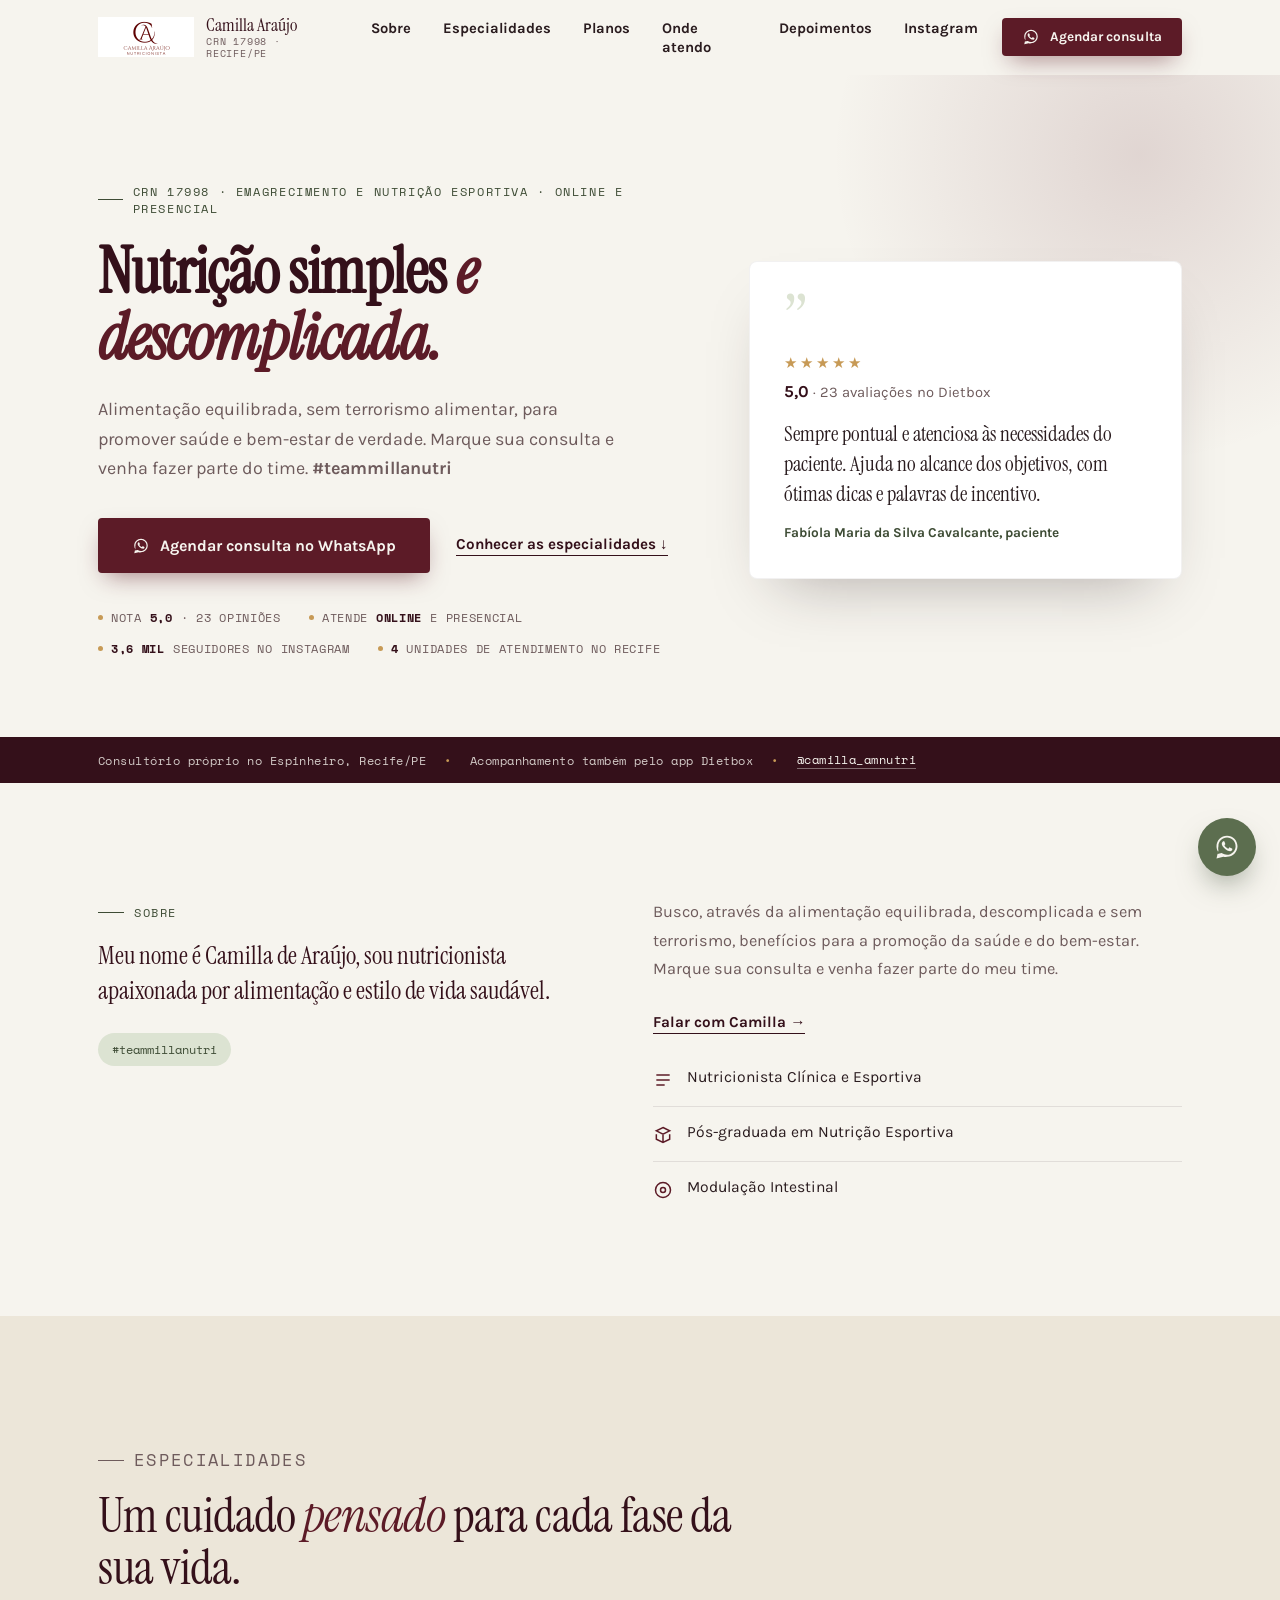
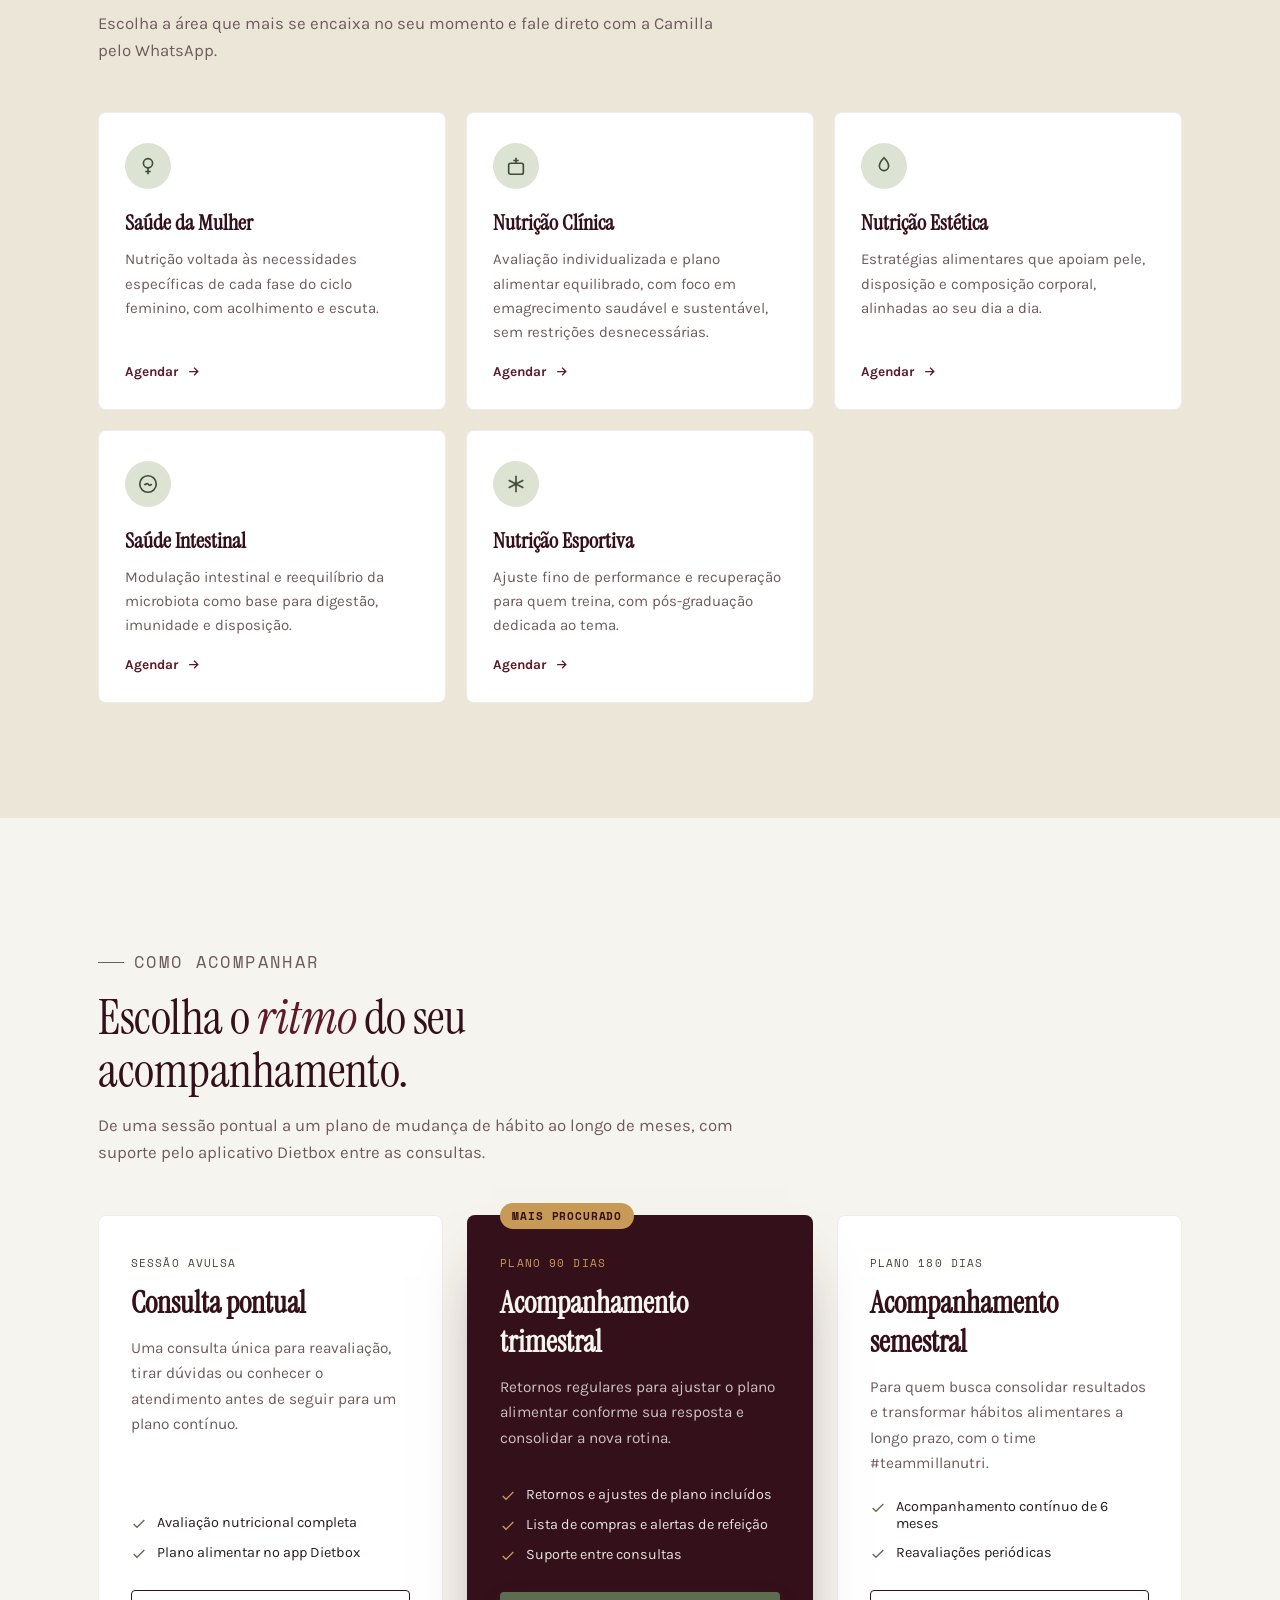
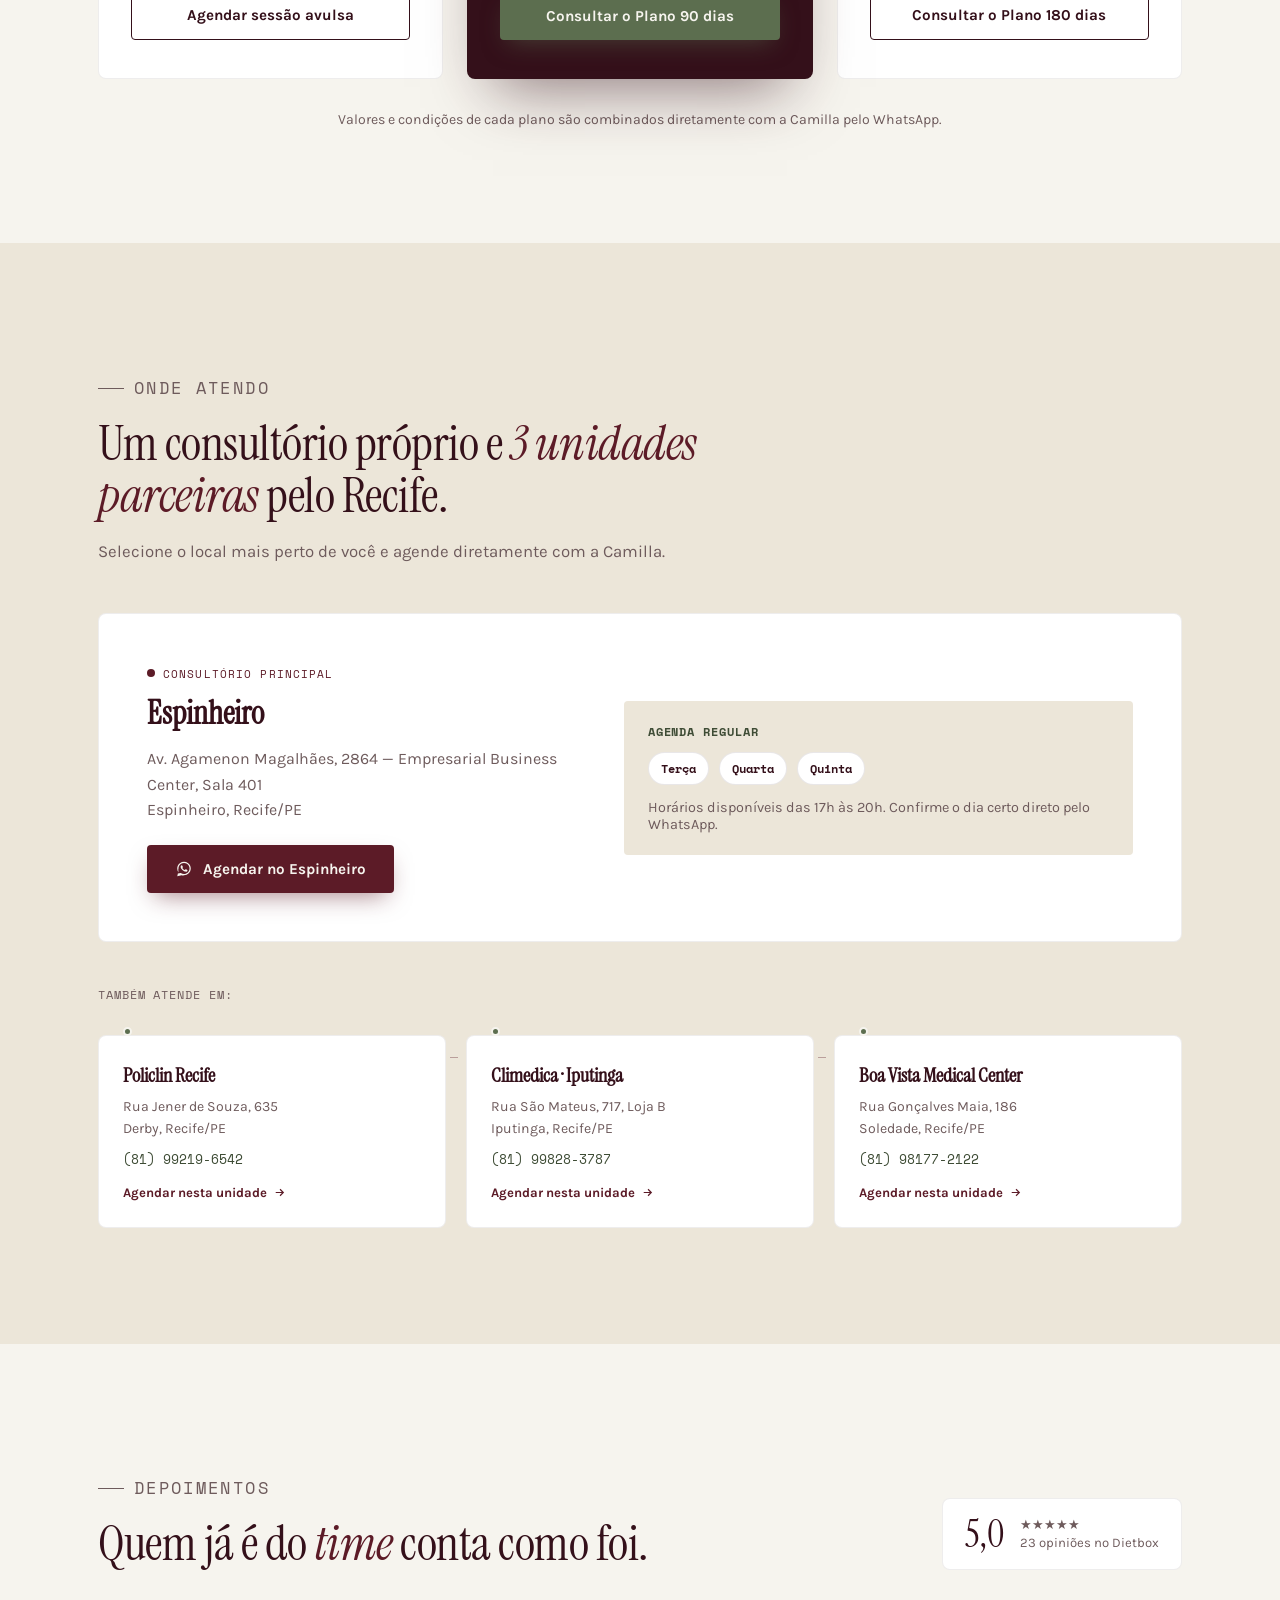
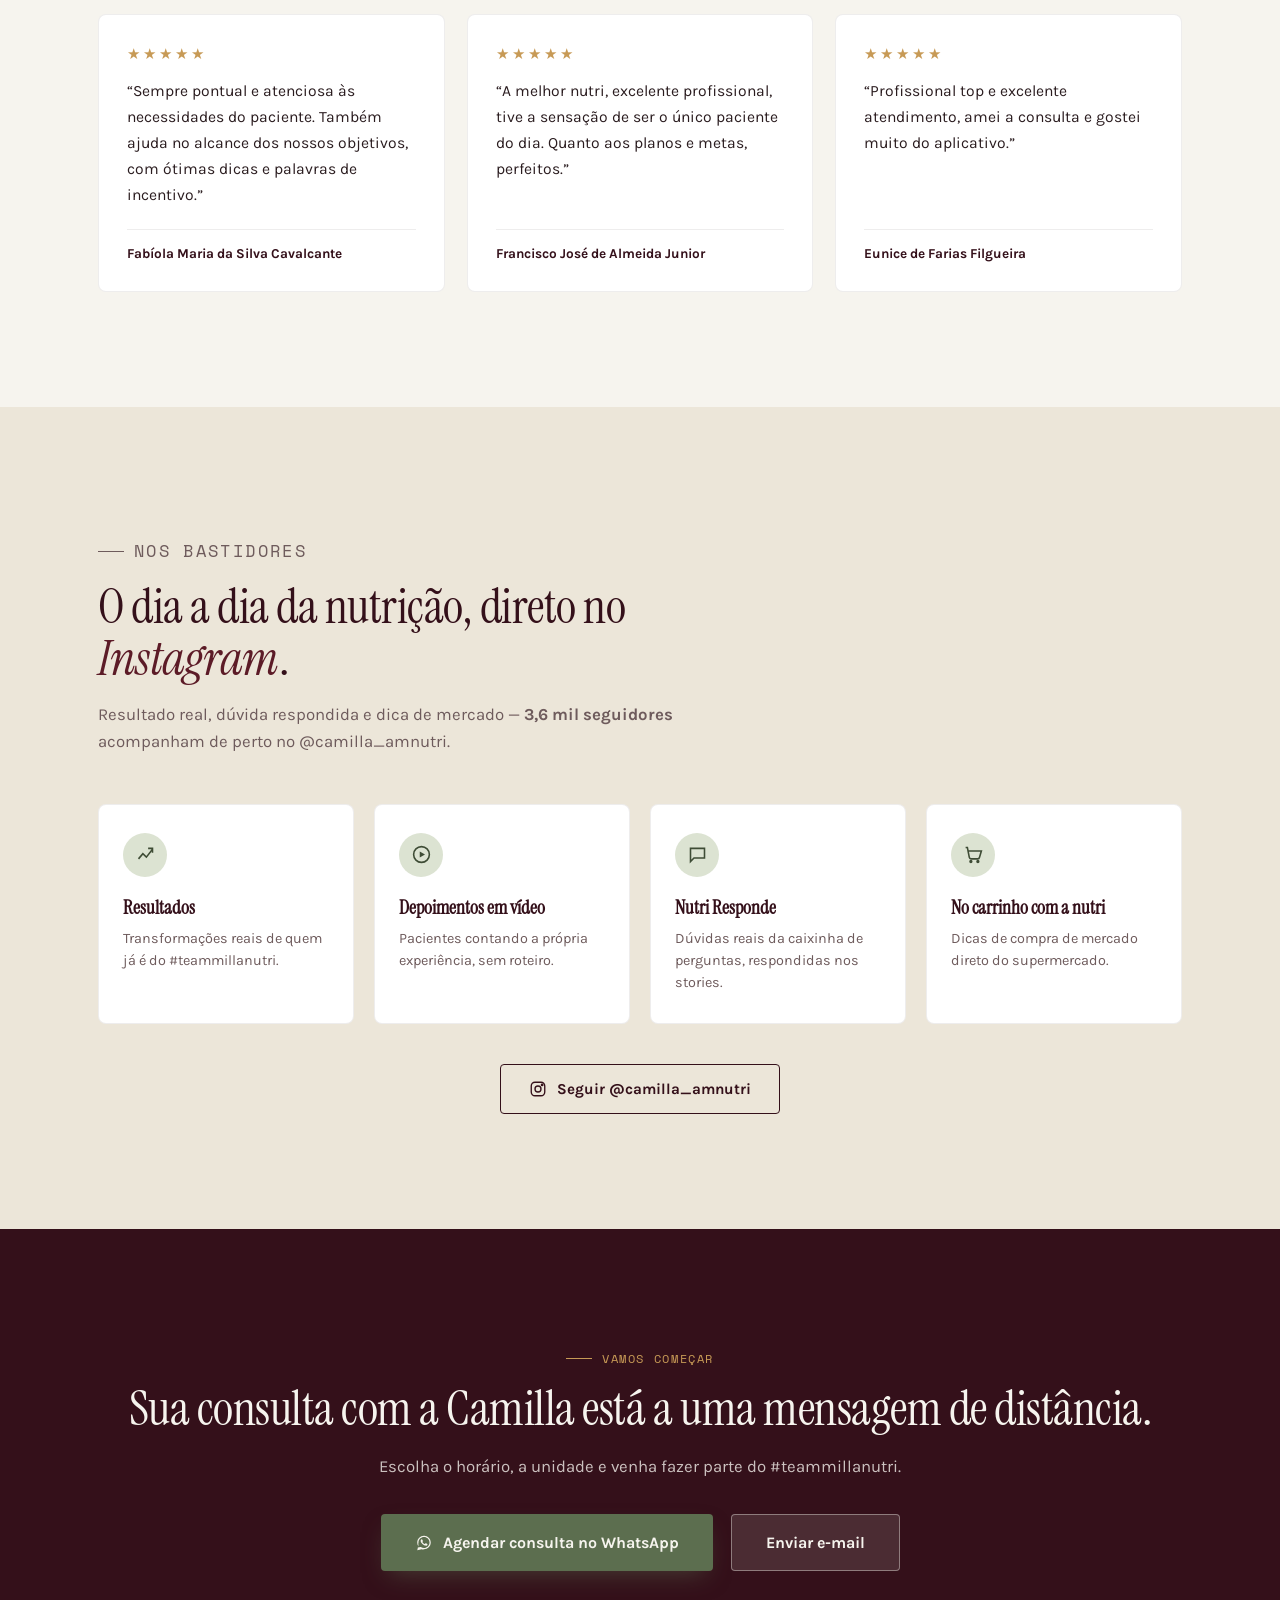
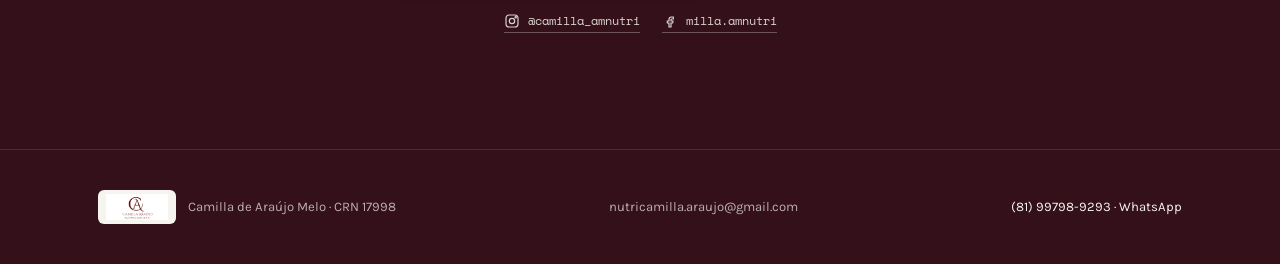
==== commit b29f34fa: "Adiciona sinais de lead-gen à proposta-Camila-Araujo com base no Instagram real dela - Destaca atend" ====
--- a/proposta-Camila-Araujo/index.html
+++ b/proposta-Camila-Araujo/index.html
@@ -3,15 +3,85 @@
 <head>
 <meta charset="UTF-8">
 <meta name="viewport" content="width=device-width, initial-scale=1.0">
-<title>Camilla de Araújo Melo | Nutricionista em Recife · CRN 17998</title>
-<meta name="description" content="Camilla de Araújo Melo (CRN 17998): nutrição clínica, esportiva, estética, saúde da mulher e saúde intestinal em Recife. Nota 5,0 · 23 opiniões. Agende pelo WhatsApp.">
+<title>Camilla de Araújo Melo | Emagrecimento e Nutrição Esportiva em Recife · CRN 17998</title>
+<meta name="description" content="Camilla de Araújo Melo (CRN 17998): nutricionista especialista em emagrecimento, nutrição esportiva, saúde da mulher e saúde intestinal. Atendimento presencial em Recife e online para todo o Brasil. Nota 5,0 · 23 opiniões. Agende pelo WhatsApp.">
+<meta name="theme-color" content="#5C1B27">
+<!-- PREENCHER COM INFORMAÇÃO REAL: substituir "SUBSTITUIR-PELA-URL-REAL" pelo domínio real de produção antes de publicar (mesma convenção usada em samuel-rodrigues/). -->
+<link rel="canonical" href="https://SUBSTITUIR-PELA-URL-REAL/proposta-Camila-Araujo/">
+
+<meta property="og:type" content="website">
+<meta property="og:locale" content="pt_BR">
+<meta property="og:url" content="https://SUBSTITUIR-PELA-URL-REAL/proposta-Camila-Araujo/">
+<meta property="og:title" content="Camilla de Araújo Melo | Emagrecimento e Nutrição Esportiva em Recife · CRN 17998">
+<meta property="og:description" content="Nutricionista especialista em emagrecimento, nutrição esportiva, saúde da mulher e saúde intestinal. Atendimento presencial em Recife e online para todo o Brasil. Nota 5,0 · 23 opiniões.">
+<meta property="og:image" content="https://SUBSTITUIR-PELA-URL-REAL/proposta-Camila-Araujo/assets/logo-camilla.png">
+<meta name="twitter:card" content="summary">
+<meta name="twitter:title" content="Camilla de Araújo Melo | Emagrecimento e Nutrição Esportiva em Recife · CRN 17998">
+<meta name="twitter:description" content="Nutricionista especialista em emagrecimento, nutrição esportiva, saúde da mulher e saúde intestinal. Atendimento presencial em Recife e online para todo o Brasil. Nota 5,0 · 23 opiniões.">
+<meta name="twitter:image" content="https://SUBSTITUIR-PELA-URL-REAL/proposta-Camila-Araujo/assets/logo-camilla.png">
+
 <link rel="icon" href="data:image/svg+xml,%3Csvg xmlns='http://www.w3.org/2000/svg' viewBox='0 0 64 64'%3E%3Crect width='64' height='64' rx='16' fill='%235C1B27'/%3E%3Ctext x='32' y='42' font-family='Georgia,serif' font-size='24' text-anchor='middle' fill='%23F6F4EE'%3ECA%3C/text%3E%3C/svg%3E">
 <link rel="preconnect" href="https://fonts.googleapis.com">
 <link rel="preconnect" href="https://fonts.gstatic.com" crossorigin>
 <link href="https://fonts.googleapis.com/css2?family=Instrument+Serif:ital@0;1&family=Karla:wght@400;500;600;700;800&family=Space+Mono:wght@400;700&display=swap" rel="stylesheet">
 <link rel="stylesheet" href="css/style.css">
+
+<script type="application/ld+json">
+{
+  "@context": "https://schema.org",
+  "@type": "MedicalBusiness",
+  "name": "Camilla de Araújo Melo · Nutricionista",
+  "image": "https://SUBSTITUIR-PELA-URL-REAL/proposta-Camila-Araujo/assets/logo-camilla.png",
+  "url": "https://SUBSTITUIR-PELA-URL-REAL/proposta-Camila-Araujo/",
+  "telephone": "+5581997989293",
+  "medicalSpecialty": "Emagrecimento, Nutrição Clínica e Esportiva",
+  "address": {
+    "@type": "PostalAddress",
+    "streetAddress": "Av. Agamenon Magalhães, 2864, Empresarial Business Center, Sala 401",
+    "addressLocality": "Recife",
+    "addressRegion": "PE",
+    "addressCountry": "BR"
+  },
+  "areaServed": ["Recife, PE", "Brasil (atendimento online)"],
+  "sameAs": [
+    "https://www.instagram.com/camilla_amnutri",
+    "https://www.facebook.com/milla.amnutri"
+  ],
+  "aggregateRating": {
+    "@type": "AggregateRating",
+    "ratingValue": "5.0",
+    "reviewCount": "23"
+  },
+  "review": [
+    {
+      "@type": "Review",
+      "author": { "@type": "Person", "name": "Fabíola Maria da Silva Cavalcante" },
+      "reviewRating": { "@type": "Rating", "ratingValue": "5" },
+      "reviewBody": "Sempre pontual e atenciosa às necessidades do paciente. Também ajuda no alcance dos nossos objetivos, com ótimas dicas e palavras de incentivo."
+    },
+    {
+      "@type": "Review",
+      "author": { "@type": "Person", "name": "Francisco José de Almeida Junior" },
+      "reviewRating": { "@type": "Rating", "ratingValue": "5" },
+      "reviewBody": "A melhor nutri, excelente profissional, tive a sensação de ser o único paciente do dia. Quanto aos planos e metas, perfeitos."
+    },
+    {
+      "@type": "Review",
+      "author": { "@type": "Person", "name": "Eunice de Farias Filgueira" },
+      "reviewRating": { "@type": "Rating", "ratingValue": "5" },
+      "reviewBody": "Profissional top e excelente atendimento, amei a consulta e gostei muito do aplicativo."
+    }
+  ]
+}
+</script>
 </head>
 <body>
+
+<svg width="0" height="0" style="position:absolute" aria-hidden="true" focusable="false">
+  <symbol id="ic-whatsapp" viewBox="0 0 32 32">
+    <path d="M16.02 3C9.4 3 4 8.36 4 15c0 2.34.65 4.53 1.78 6.4L4 29l7.8-1.75A11.9 11.9 0 0 0 16.02 27C22.64 27 28 21.64 28 15S22.64 3 16.02 3zm0 21.8c-2.1 0-4.06-.6-5.72-1.64l-.41-.24-4.63 1.04 1.02-4.5-.27-.46A9.72 9.72 0 0 1 6.2 15c0-5.42 4.4-9.8 9.82-9.8 5.42 0 9.8 4.38 9.8 9.8 0 5.42-4.38 9.8-9.8 9.8zm5.4-7.34c-.3-.15-1.75-.86-2.02-.96-.27-.1-.47-.15-.66.15-.2.3-.76.96-.93 1.16-.17.2-.34.22-.63.07-.3-.15-1.25-.46-2.38-1.47-.88-.78-1.47-1.75-1.65-2.05-.17-.3-.02-.46.13-.6.13-.13.3-.34.44-.5.15-.17.2-.3.3-.5.1-.2.05-.37-.02-.52-.07-.15-.66-1.6-.9-2.18-.24-.58-.48-.5-.66-.5-.17 0-.37-.02-.56-.02-.2 0-.52.07-.8.37-.27.3-1.04 1.02-1.04 2.5 0 1.47 1.07 2.9 1.22 3.1.15.2 2.1 3.22 5.1 4.5.71.3 1.27.49 1.7.62.71.23 1.36.2 1.87.12.57-.08 1.75-.72 2-1.4.24-.7.24-1.3.17-1.4-.07-.13-.27-.2-.56-.35z"/>
+  </symbol>
+</svg>
 
 <a class="skip-link" href="#conteudo">Ir para o conteúdo</a>
 
@@ -33,11 +103,12 @@
         <li><a href="#planos">Planos</a></li>
         <li><a href="#onde-atendo">Onde atendo</a></li>
         <li><a href="#depoimentos">Depoimentos</a></li>
+        <li><a href="#instagram">Instagram</a></li>
       </ul>
     </nav>
 
     <div class="header-actions">
-      <a class="btn btn--primary btn--sm" href="https://wa.me/5581997989293?text=Ol%C3%A1!%20Encontrei%20o%20site%20da%20Camilla%20de%20Ara%C3%BAjo%20e%20gostaria%20de%20agendar%20uma%20consulta." target="_blank" rel="noopener"><svg class="btn__icon" viewBox="0 0 32 32" fill="currentColor" aria-hidden="true"><path d="M16.02 3C9.4 3 4 8.36 4 15c0 2.34.65 4.53 1.78 6.4L4 29l7.8-1.75A11.9 11.9 0 0 0 16.02 27C22.64 27 28 21.64 28 15S22.64 3 16.02 3zm0 21.8c-2.1 0-4.06-.6-5.72-1.64l-.41-.24-4.63 1.04 1.02-4.5-.27-.46A9.72 9.72 0 0 1 6.2 15c0-5.42 4.4-9.8 9.82-9.8 5.42 0 9.8 4.38 9.8 9.8 0 5.42-4.38 9.8-9.8 9.8zm5.4-7.34c-.3-.15-1.75-.86-2.02-.96-.27-.1-.47-.15-.66.15-.2.3-.76.96-.93 1.16-.17.2-.34.22-.63.07-.3-.15-1.25-.46-2.38-1.47-.88-.78-1.47-1.75-1.65-2.05-.17-.3-.02-.46.13-.6.13-.13.3-.34.44-.5.15-.17.2-.3.3-.5.1-.2.05-.37-.02-.52-.07-.15-.66-1.6-.9-2.18-.24-.58-.48-.5-.66-.5-.17 0-.37-.02-.56-.02-.2 0-.52.07-.8.37-.27.3-1.04 1.02-1.04 2.5 0 1.47 1.07 2.9 1.22 3.1.15.2 2.1 3.22 5.1 4.5.71.3 1.27.49 1.7.62.71.23 1.36.2 1.87.12.57-.08 1.75-.72 2-1.4.24-.7.24-1.3.17-1.4-.07-.13-.27-.2-.56-.35z"/></svg>Agendar consulta</a>
+      <a class="btn btn--primary btn--sm" href="https://wa.me/5581997989293?text=Ol%C3%A1!%20Encontrei%20o%20site%20da%20Camilla%20de%20Ara%C3%BAjo%20e%20gostaria%20de%20agendar%20uma%20consulta." target="_blank" rel="noopener"><svg class="btn__icon" viewBox="0 0 32 32" fill="currentColor" aria-hidden="true"><use href="#ic-whatsapp"></use></svg>Agendar consulta</a>
       <button class="nav-toggle" id="nav-toggle" aria-expanded="false" aria-controls="main-nav" aria-label="Abrir menu">
         <span></span><span></span><span></span>
       </button>
@@ -52,18 +123,19 @@
     <div class="hero__glow" aria-hidden="true"></div>
     <div class="wrap hero__grid">
       <div class="hero__content">
-        <p class="eyebrow">CRN 17998 · Nutrição Clínica e Esportiva · Recife/PE</p>
+        <p class="eyebrow">CRN 17998 · Emagrecimento e Nutrição Esportiva · Online e Presencial</p>
         <h1 class="hero__title">Nutrição simples <em>e descomplicada.</em></h1>
         <p class="hero__lead">Alimentação equilibrada, sem terrorismo alimentar, para promover saúde e bem-estar de verdade. Marque sua consulta e venha fazer parte do time. <strong>#teammillanutri</strong></p>
 
         <div class="hero__actions">
-          <a class="btn btn--primary btn--lg" href="https://wa.me/5581997989293?text=Ol%C3%A1!%20Encontrei%20o%20site%20da%20Camilla%20de%20Ara%C3%BAjo%20e%20gostaria%20de%20agendar%20uma%20consulta." target="_blank" rel="noopener"><svg class="btn__icon" viewBox="0 0 32 32" fill="currentColor" aria-hidden="true"><path d="M16.02 3C9.4 3 4 8.36 4 15c0 2.34.65 4.53 1.78 6.4L4 29l7.8-1.75A11.9 11.9 0 0 0 16.02 27C22.64 27 28 21.64 28 15S22.64 3 16.02 3zm0 21.8c-2.1 0-4.06-.6-5.72-1.64l-.41-.24-4.63 1.04 1.02-4.5-.27-.46A9.72 9.72 0 0 1 6.2 15c0-5.42 4.4-9.8 9.82-9.8 5.42 0 9.8 4.38 9.8 9.8 0 5.42-4.38 9.8-9.8 9.8zm5.4-7.34c-.3-.15-1.75-.86-2.02-.96-.27-.1-.47-.15-.66.15-.2.3-.76.96-.93 1.16-.17.2-.34.22-.63.07-.3-.15-1.25-.46-2.38-1.47-.88-.78-1.47-1.75-1.65-2.05-.17-.3-.02-.46.13-.6.13-.13.3-.34.44-.5.15-.17.2-.3.3-.5.1-.2.05-.37-.02-.52-.07-.15-.66-1.6-.9-2.18-.24-.58-.48-.5-.66-.5-.17 0-.37-.02-.56-.02-.2 0-.52.07-.8.37-.27.3-1.04 1.02-1.04 2.5 0 1.47 1.07 2.9 1.22 3.1.15.2 2.1 3.22 5.1 4.5.71.3 1.27.49 1.7.62.71.23 1.36.2 1.87.12.57-.08 1.75-.72 2-1.4.24-.7.24-1.3.17-1.4-.07-.13-.27-.2-.56-.35z"/></svg>Agendar consulta no WhatsApp</a>
+          <a class="btn btn--primary btn--lg" href="https://wa.me/5581997989293?text=Ol%C3%A1!%20Encontrei%20o%20site%20da%20Camilla%20de%20Ara%C3%BAjo%20e%20gostaria%20de%20agendar%20uma%20consulta." target="_blank" rel="noopener"><svg class="btn__icon" viewBox="0 0 32 32" fill="currentColor" aria-hidden="true"><use href="#ic-whatsapp"></use></svg>Agendar consulta no WhatsApp</a>
           <a class="hero__secondary" href="#especialidades">Conhecer as especialidades ↓</a>
         </div>
 
         <ul class="hero__badges">
           <li><span class="dot"></span>Nota <strong>5,0</strong> · 23 opiniões</li>
-          <li><span class="dot"></span>Pós-graduada em <strong>Nutrição Esportiva</strong></li>
+          <li><span class="dot"></span>Atende <strong>online</strong> e presencial</li>
+          <li><span class="dot"></span><strong>3,6 mil</strong> seguidores no Instagram</li>
           <li><span class="dot"></span><strong>4</strong> unidades de atendimento no Recife</li>
         </ul>
       </div>
@@ -140,7 +212,7 @@
         <a class="service-card reveal" href="https://wa.me/5581997989293?text=Ol%C3%A1!%20Gostaria%20de%20agendar%20uma%20consulta%20de%20Nutri%C3%A7%C3%A3o%20Cl%C3%ADnica%20com%20a%20Camilla." target="_blank" rel="noopener">
           <span class="service-card__icon"><svg viewBox="0 0 24 24" fill="none" stroke="currentColor" stroke-width="1.8"><path d="M12 3v6M9 6h6"/><rect x="4" y="9" width="16" height="12" rx="2"/></svg></span>
           <h3>Nutrição Clínica</h3>
-          <p>Avaliação individualizada e plano alimentar equilibrado, sem restrições desnecessárias, para cada objetivo.</p>
+          <p>Avaliação individualizada e plano alimentar equilibrado, com foco em emagrecimento saudável e sustentável, sem restrições desnecessárias.</p>
           <span class="service-card__cta">Agendar <svg viewBox="0 0 24 24" fill="none" stroke="currentColor" stroke-width="2"><path d="M5 12h14M13 6l6 6-6 6"/></svg></span>
         </a>
 
@@ -231,7 +303,7 @@
           <span class="itinerary__hq-tag">Consultório principal</span>
           <h3>Espinheiro</h3>
           <address>Av. Agamenon Magalhães, 2864 — Empresarial Business Center, Sala 401<br>Espinheiro, Recife/PE</address>
-          <a class="btn btn--primary" style="margin-top:22px;" href="https://wa.me/5581997989293?text=Ol%C3%A1!%20Gostaria%20de%20agendar%20uma%20consulta%20no%20Consult%C3%B3rio%20Espinheiro%20com%20a%20Camilla." target="_blank" rel="noopener"><svg class="btn__icon" viewBox="0 0 32 32" fill="currentColor" aria-hidden="true"><path d="M16.02 3C9.4 3 4 8.36 4 15c0 2.34.65 4.53 1.78 6.4L4 29l7.8-1.75A11.9 11.9 0 0 0 16.02 27C22.64 27 28 21.64 28 15S22.64 3 16.02 3zm0 21.8c-2.1 0-4.06-.6-5.72-1.64l-.41-.24-4.63 1.04 1.02-4.5-.27-.46A9.72 9.72 0 0 1 6.2 15c0-5.42 4.4-9.8 9.82-9.8 5.42 0 9.8 4.38 9.8 9.8 0 5.42-4.38 9.8-9.8 9.8zm5.4-7.34c-.3-.15-1.75-.86-2.02-.96-.27-.1-.47-.15-.66.15-.2.3-.76.96-.93 1.16-.17.2-.34.22-.63.07-.3-.15-1.25-.46-2.38-1.47-.88-.78-1.47-1.75-1.65-2.05-.17-.3-.02-.46.13-.6.13-.13.3-.34.44-.5.15-.17.2-.3.3-.5.1-.2.05-.37-.02-.52-.07-.15-.66-1.6-.9-2.18-.24-.58-.48-.5-.66-.5-.17 0-.37-.02-.56-.02-.2 0-.52.07-.8.37-.27.3-1.04 1.02-1.04 2.5 0 1.47 1.07 2.9 1.22 3.1.15.2 2.1 3.22 5.1 4.5.71.3 1.27.49 1.7.62.71.23 1.36.2 1.87.12.57-.08 1.75-.72 2-1.4.24-.7.24-1.3.17-1.4-.07-.13-.27-.2-.56-.35z"/></svg>Agendar no Espinheiro</a>
+          <a class="btn btn--primary" style="margin-top:22px;" href="https://wa.me/5581997989293?text=Ol%C3%A1!%20Gostaria%20de%20agendar%20uma%20consulta%20no%20Consult%C3%B3rio%20Espinheiro%20com%20a%20Camilla." target="_blank" rel="noopener"><svg class="btn__icon" viewBox="0 0 32 32" fill="currentColor" aria-hidden="true"><use href="#ic-whatsapp"></use></svg>Agendar no Espinheiro</a>
         </div>
         <div class="itinerary__hq-schedule">
           <h4>Agenda regular</h4>
@@ -303,6 +375,44 @@
     </div>
   </section>
 
+  <!-- INSTAGRAM -->
+  <section class="section section--alt" id="instagram">
+    <div class="wrap">
+      <div class="section-head reveal">
+        <p class="eyebrow">Nos bastidores</p>
+        <h2 class="h2" style="margin-top:16px;">O dia a dia da nutrição, direto no <em>Instagram</em>.</h2>
+        <p>Resultado real, dúvida respondida e dica de mercado — <strong>3,6 mil seguidores</strong> acompanham de perto no @camilla_amnutri.</p>
+      </div>
+
+      <div class="instagram-grid">
+        <div class="instagram-card reveal">
+          <span class="instagram-card__icon"><svg viewBox="0 0 24 24" fill="none" stroke="currentColor" stroke-width="1.8"><path d="M4 17l5-6 4 4 7-9"/><path d="M15 5h5v5"/></svg></span>
+          <h3>Resultados</h3>
+          <p>Transformações reais de quem já é do #teammillanutri.</p>
+        </div>
+        <div class="instagram-card reveal">
+          <span class="instagram-card__icon"><svg viewBox="0 0 24 24" fill="none" stroke="currentColor" stroke-width="1.8"><circle cx="12" cy="12" r="9"/><path d="M10 8.5v7l6-3.5-6-3.5z" fill="currentColor" stroke="none"/></svg></span>
+          <h3>Depoimentos em vídeo</h3>
+          <p>Pacientes contando a própria experiência, sem roteiro.</p>
+        </div>
+        <div class="instagram-card reveal">
+          <span class="instagram-card__icon"><svg viewBox="0 0 24 24" fill="none" stroke="currentColor" stroke-width="1.8"><path d="M4 5h16v11H8l-4 4V5z"/></svg></span>
+          <h3>Nutri Responde</h3>
+          <p>Dúvidas reais da caixinha de perguntas, respondidas nos stories.</p>
+        </div>
+        <div class="instagram-card reveal">
+          <span class="instagram-card__icon"><svg viewBox="0 0 24 24" fill="none" stroke="currentColor" stroke-width="1.8"><path d="M3 4h2l2.2 11.4a2 2 0 0 0 2 1.6h7.6a2 2 0 0 0 2-1.6L21 8H6"/><circle cx="9" cy="20" r="1"/><circle cx="17" cy="20" r="1"/></svg></span>
+          <h3>No carrinho com a nutri</h3>
+          <p>Dicas de compra de mercado direto do supermercado.</p>
+        </div>
+      </div>
+
+      <div class="instagram-cta reveal">
+        <a class="btn btn--outline" href="https://www.instagram.com/camilla_amnutri" target="_blank" rel="noopener"><svg class="btn__icon" viewBox="0 0 24 24" fill="none" stroke="currentColor" stroke-width="1.8"><rect x="3" y="3" width="18" height="18" rx="5"/><circle cx="12" cy="12" r="4"/><circle cx="17.5" cy="6.5" r="1"/></svg>Seguir @camilla_amnutri</a>
+      </div>
+    </div>
+  </section>
+
   <!-- CTA FINAL -->
   <section class="section section--dark cta-final">
     <div class="wrap">
@@ -310,7 +420,7 @@
       <h2 class="h2 reveal" style="margin-top:16px;">Sua consulta com a Camilla está a uma mensagem de distância.</h2>
       <p class="cta-final__lead reveal">Escolha o horário, a unidade e venha fazer parte do #teammillanutri.</p>
       <div class="cta-final__actions reveal">
-        <a class="btn btn--moss btn--lg" href="https://wa.me/5581997989293?text=Ol%C3%A1!%20Vi%20o%20site%20e%20gostaria%20de%20agendar%20uma%20consulta%20com%20a%20Camilla." target="_blank" rel="noopener"><svg class="btn__icon" viewBox="0 0 32 32" fill="currentColor" aria-hidden="true"><path d="M16.02 3C9.4 3 4 8.36 4 15c0 2.34.65 4.53 1.78 6.4L4 29l7.8-1.75A11.9 11.9 0 0 0 16.02 27C22.64 27 28 21.64 28 15S22.64 3 16.02 3zm0 21.8c-2.1 0-4.06-.6-5.72-1.64l-.41-.24-4.63 1.04 1.02-4.5-.27-.46A9.72 9.72 0 0 1 6.2 15c0-5.42 4.4-9.8 9.82-9.8 5.42 0 9.8 4.38 9.8 9.8 0 5.42-4.38 9.8-9.8 9.8zm5.4-7.34c-.3-.15-1.75-.86-2.02-.96-.27-.1-.47-.15-.66.15-.2.3-.76.96-.93 1.16-.17.2-.34.22-.63.07-.3-.15-1.25-.46-2.38-1.47-.88-.78-1.47-1.75-1.65-2.05-.17-.3-.02-.46.13-.6.13-.13.3-.34.44-.5.15-.17.2-.3.3-.5.1-.2.05-.37-.02-.52-.07-.15-.66-1.6-.9-2.18-.24-.58-.48-.5-.66-.5-.17 0-.37-.02-.56-.02-.2 0-.52.07-.8.37-.27.3-1.04 1.02-1.04 2.5 0 1.47 1.07 2.9 1.22 3.1.15.2 2.1 3.22 5.1 4.5.71.3 1.27.49 1.7.62.71.23 1.36.2 1.87.12.57-.08 1.75-.72 2-1.4.24-.7.24-1.3.17-1.4-.07-.13-.27-.2-.56-.35z"/></svg>Agendar consulta no WhatsApp</a>
+        <a class="btn btn--moss btn--lg" href="https://wa.me/5581997989293?text=Ol%C3%A1!%20Vi%20o%20site%20e%20gostaria%20de%20agendar%20uma%20consulta%20com%20a%20Camilla." target="_blank" rel="noopener"><svg class="btn__icon" viewBox="0 0 32 32" fill="currentColor" aria-hidden="true"><use href="#ic-whatsapp"></use></svg>Agendar consulta no WhatsApp</a>
         <a class="btn btn--ghost-light btn--lg" href="mailto:nutricamilla.araujo@gmail.com">Enviar e-mail</a>
       </div>
 
@@ -336,8 +446,12 @@
 </footer>
 
 <a class="whatsapp-float" href="https://wa.me/5581997989293?text=Ol%C3%A1!%20Encontrei%20o%20site%20da%20Camilla%20de%20Ara%C3%BAjo%20e%20gostaria%20de%20agendar%20uma%20consulta." target="_blank" rel="noopener" aria-label="Agendar consulta pelo WhatsApp">
-  <svg viewBox="0 0 32 32" fill="currentColor" aria-hidden="true"><path d="M16.02 3C9.4 3 4 8.36 4 15c0 2.34.65 4.53 1.78 6.4L4 29l7.8-1.75A11.9 11.9 0 0 0 16.02 27C22.64 27 28 21.64 28 15S22.64 3 16.02 3zm0 21.8c-2.1 0-4.06-.6-5.72-1.64l-.41-.24-4.63 1.04 1.02-4.5-.27-.46A9.72 9.72 0 0 1 6.2 15c0-5.42 4.4-9.8 9.82-9.8 5.42 0 9.8 4.38 9.8 9.8 0 5.42-4.38 9.8-9.8 9.8zm5.4-7.34c-.3-.15-1.75-.86-2.02-.96-.27-.1-.47-.15-.66.15-.2.3-.76.96-.93 1.16-.17.2-.34.22-.63.07-.3-.15-1.25-.46-2.38-1.47-.88-.78-1.47-1.75-1.65-2.05-.17-.3-.02-.46.13-.6.13-.13.3-.34.44-.5.15-.17.2-.3.3-.5.1-.2.05-.37-.02-.52-.07-.15-.66-1.6-.9-2.18-.24-.58-.48-.5-.66-.5-.17 0-.37-.02-.56-.02-.2 0-.52.07-.8.37-.27.3-1.04 1.02-1.04 2.5 0 1.47 1.07 2.9 1.22 3.1.15.2 2.1 3.22 5.1 4.5.71.3 1.27.49 1.7.62.71.23 1.36.2 1.87.12.57-.08 1.75-.72 2-1.4.24-.7.24-1.3.17-1.4-.07-.13-.27-.2-.56-.35z"/></svg>
+  <svg viewBox="0 0 32 32" fill="currentColor" aria-hidden="true"><use href="#ic-whatsapp"></use></svg>
 </a>
+
+<div class="mobile-cta-bar">
+  <a class="btn btn--primary btn--block" href="https://wa.me/5581997989293?text=Ol%C3%A1!%20Encontrei%20o%20site%20da%20Camilla%20de%20Ara%C3%BAjo%20e%20gostaria%20de%20agendar%20uma%20consulta." target="_blank" rel="noopener"><svg class="btn__icon" viewBox="0 0 32 32" fill="currentColor" aria-hidden="true"><use href="#ic-whatsapp"></use></svg>Agendar no WhatsApp</a>
+</div>
 
 <script src="js/script.js"></script>
 </body>
--- a/proposta-Camila-Araujo/css/style.css
+++ b/proposta-Camila-Araujo/css/style.css
@@ -387,13 +387,14 @@
 .section--dark .h2{ color: var(--linen); }
 .section--dark .section-head p{ color: rgba(246,244,238,0.72); }
 
-/* Reveal-on-scroll */
-.reveal{
+/* Reveal-on-scroll — only hidden once JS confirms it can reveal it again;
+   without the .js flag (script blocked/offline) content stays visible. */
+.js .reveal{
   opacity: 0;
   transform: translateY(28px);
   transition: opacity .7s var(--ease), transform .7s var(--ease);
 }
-.reveal.is-visible{ opacity: 1; transform: none; }
+.js .reveal.is-visible{ opacity: 1; transform: none; }
 
 /* ============================================================
    SOBRE
@@ -791,6 +792,47 @@
 }
 
 /* ============================================================
+   INSTAGRAM
+   ============================================================ */
+.instagram-grid{
+  display: grid;
+  grid-template-columns: repeat(4, 1fr);
+  gap: 20px;
+}
+.instagram-card{
+  background: var(--white);
+  border: 1px solid rgba(42,28,31,0.08);
+  border-radius: var(--radius-lg);
+  padding: 28px 24px;
+}
+.instagram-card__icon{
+  width: 44px; height: 44px;
+  border-radius: 50%;
+  background: var(--moss-soft);
+  color: var(--moss-deep);
+  display: flex;
+  align-items: center;
+  justify-content: center;
+  margin-bottom: 18px;
+}
+.instagram-card__icon svg{ width: 21px; height: 21px; }
+.instagram-card h3{
+  font-family: var(--font-display);
+  font-size: 1.2rem;
+  color: var(--wine-deep);
+  margin-bottom: 8px;
+}
+.instagram-card p{
+  font-size: 0.9rem;
+  line-height: 1.55;
+  color: var(--ink-soft);
+}
+.instagram-cta{
+  margin-top: 40px;
+  text-align: center;
+}
+
+/* ============================================================
    CONTATO / FOOTER CTA
    ============================================================ */
 .cta-final{
@@ -871,6 +913,10 @@
 }
 .whatsapp-float:hover{ transform: scale(1.08); }
 .whatsapp-float svg{ width: 28px; height: 28px; }
+
+/* Sticky mobile CTA bar — replaces the floating button below 760px,
+   where a full-width tap target converts better than a small circle. */
+.mobile-cta-bar{ display: none; }
 
 /* ============================================================
    RESPONSIVE
@@ -885,6 +931,7 @@
   .itinerary__hq{ grid-template-columns: 1fr; }
   .itinerary__grid{ grid-template-columns: repeat(2, 1fr); }
   .reviews-grid{ grid-template-columns: repeat(2, 1fr); }
+  .instagram-grid{ grid-template-columns: repeat(2, 1fr); }
 }
 
 @media (max-width: 760px){
@@ -912,8 +959,23 @@
   .itinerary__route-line{ display: none; }
   .reviews-grid{ grid-template-columns: 1fr; }
   .reviews-head{ flex-direction: column; align-items: flex-start; }
+  .instagram-grid{ grid-template-columns: 1fr; }
   .trust-strip__inner{ font-size: 0.66rem; }
   .footer-inner{ flex-direction: column; text-align: center; }
+
+  /* Mobile CTA bar takes over from the floating button */
+  body{ padding-bottom: 82px; }
+  .whatsapp-float{ display: none; }
+  .mobile-cta-bar{
+    display: block;
+    position: fixed;
+    left: 0; right: 0; bottom: 0;
+    z-index: 200;
+    padding: 12px 20px calc(12px + env(safe-area-inset-bottom));
+    background: var(--white);
+    border-top: 1px solid rgba(42,28,31,0.1);
+    box-shadow: 0 -14px 30px -18px rgba(42,28,31,0.35);
+  }
 }
 
 @media (max-width: 480px){
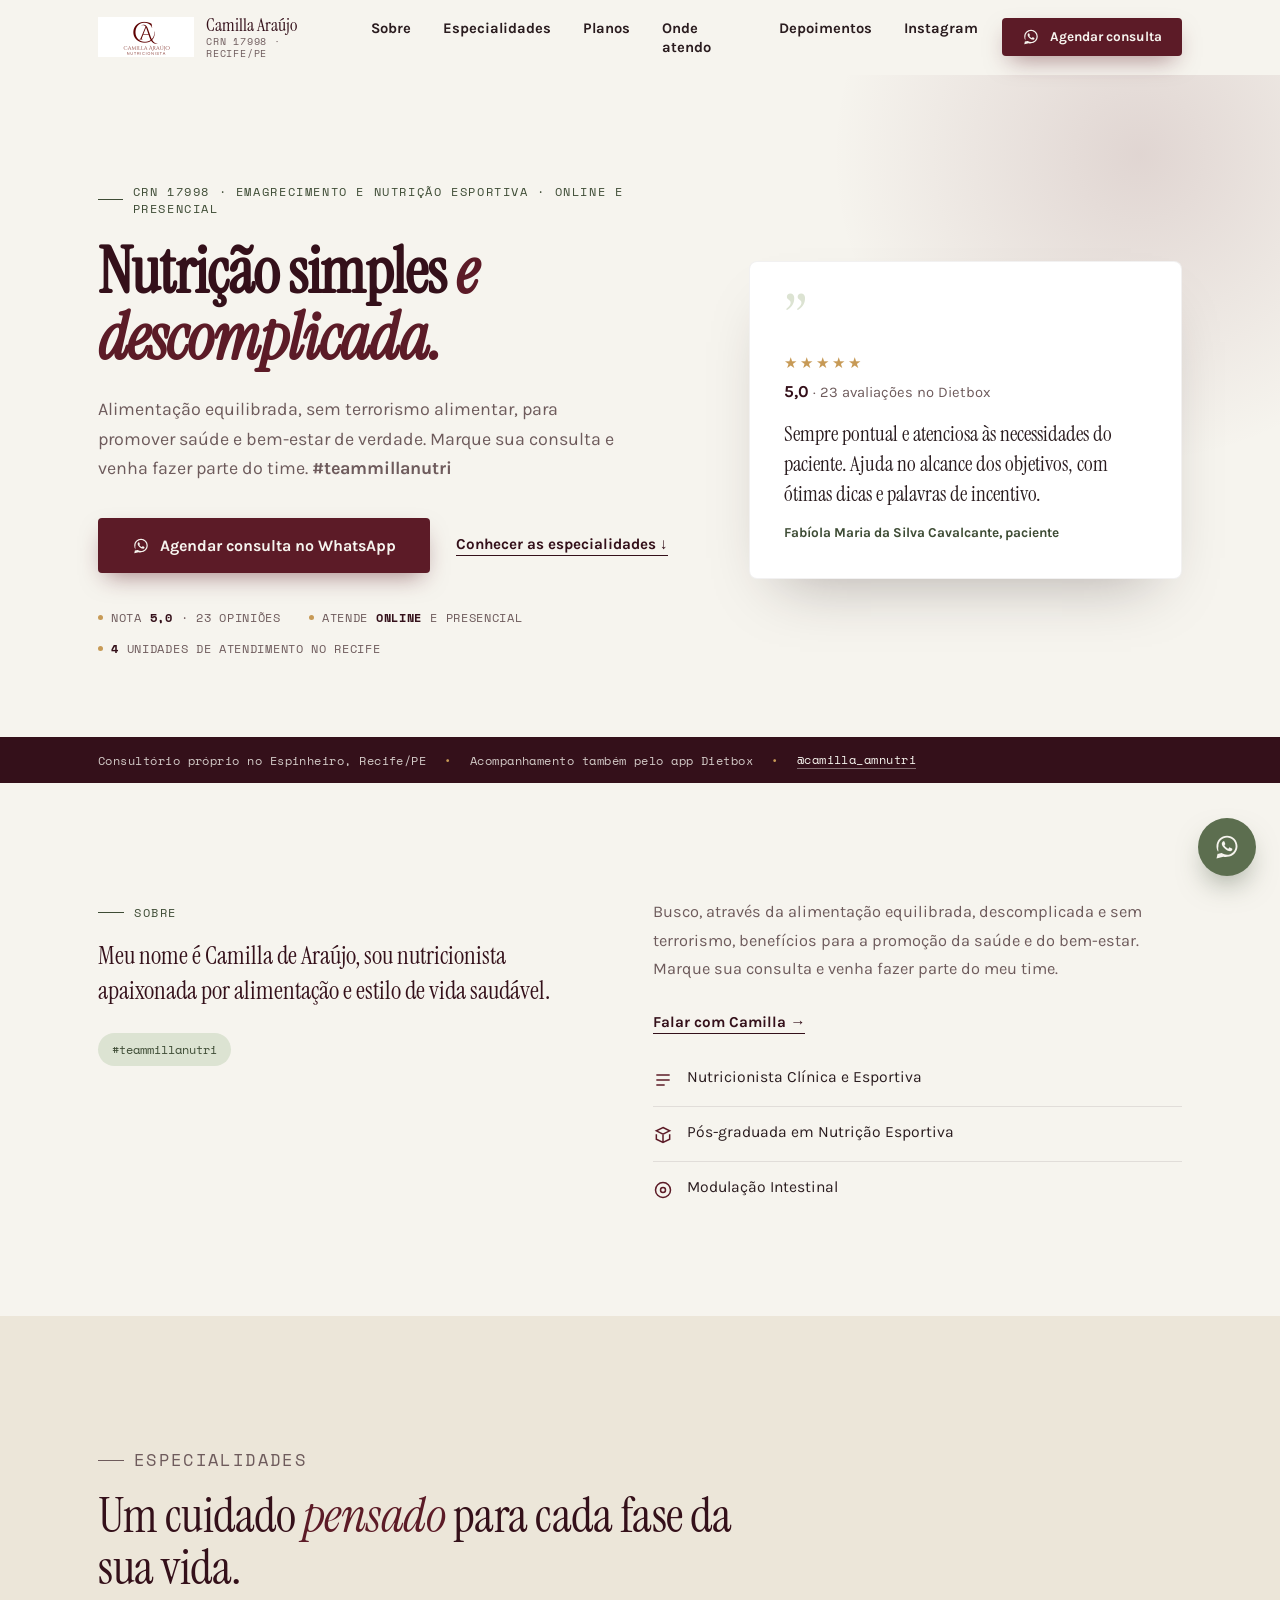
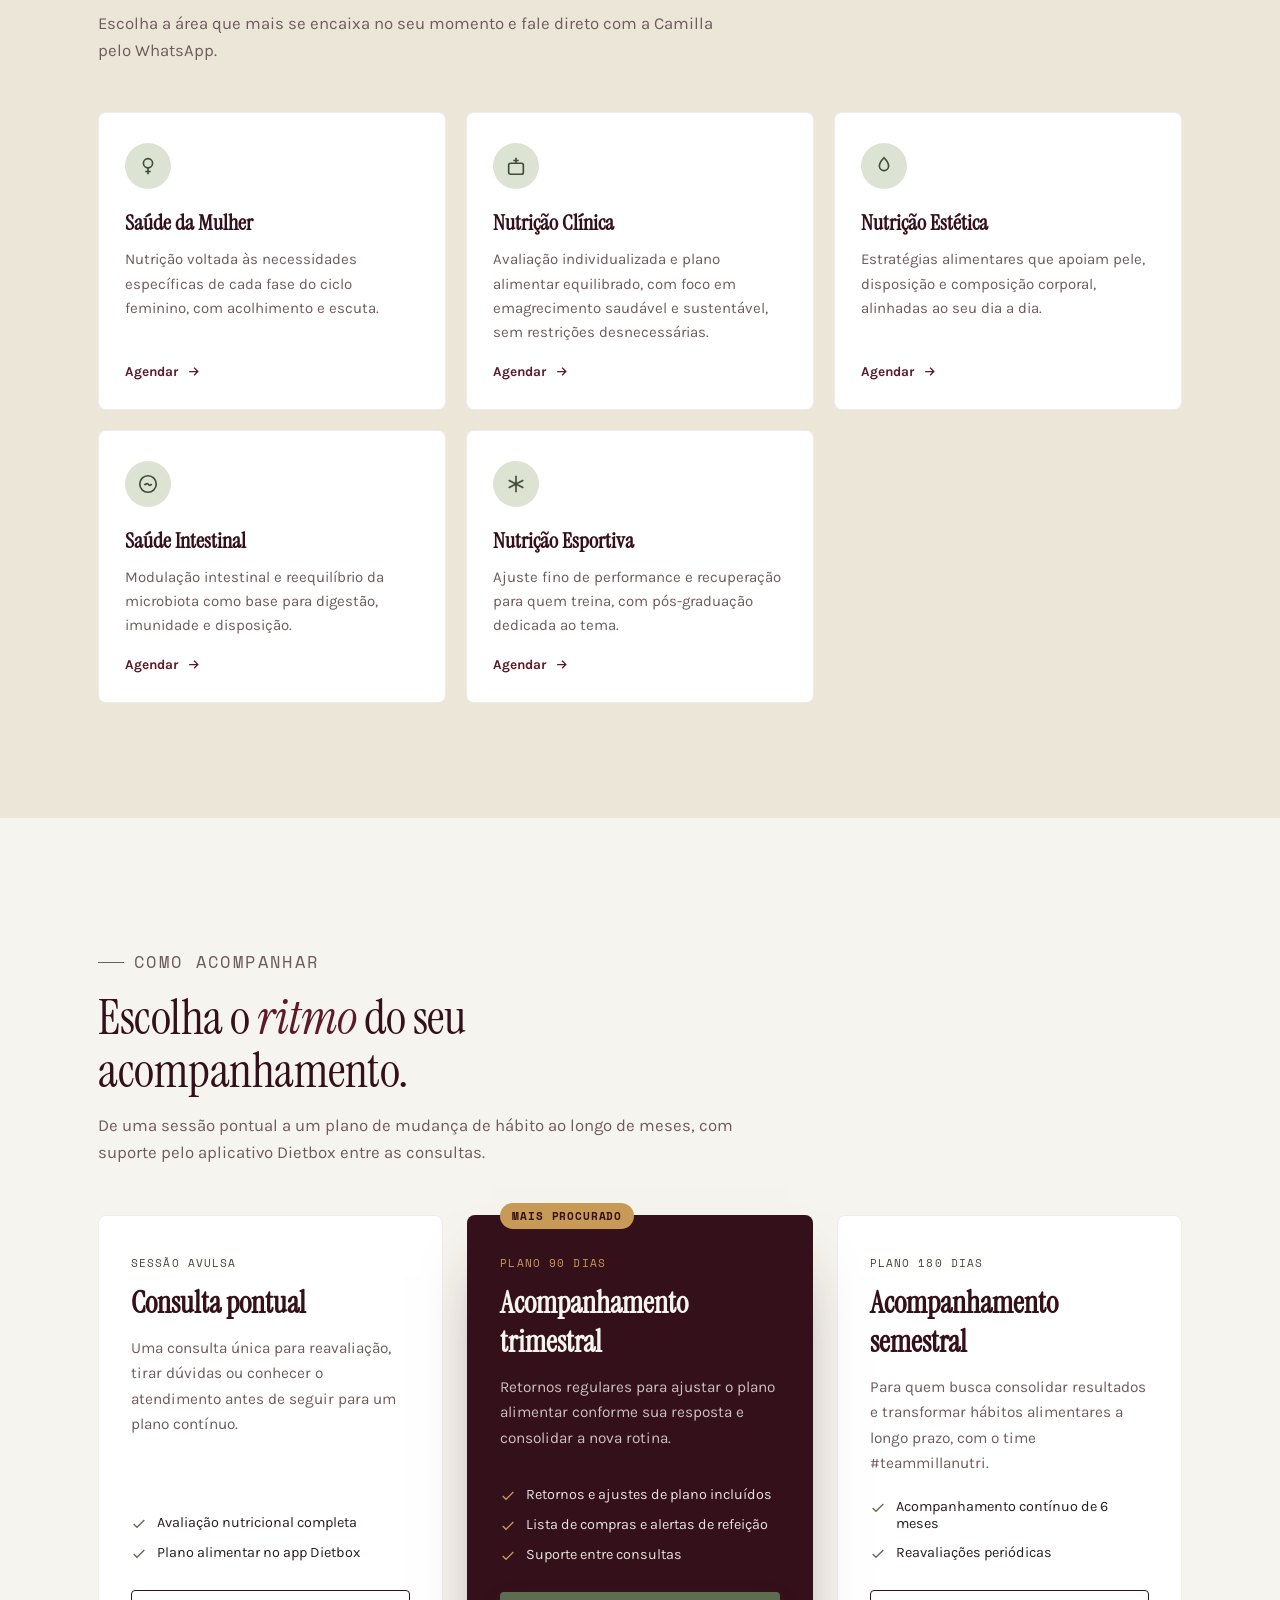
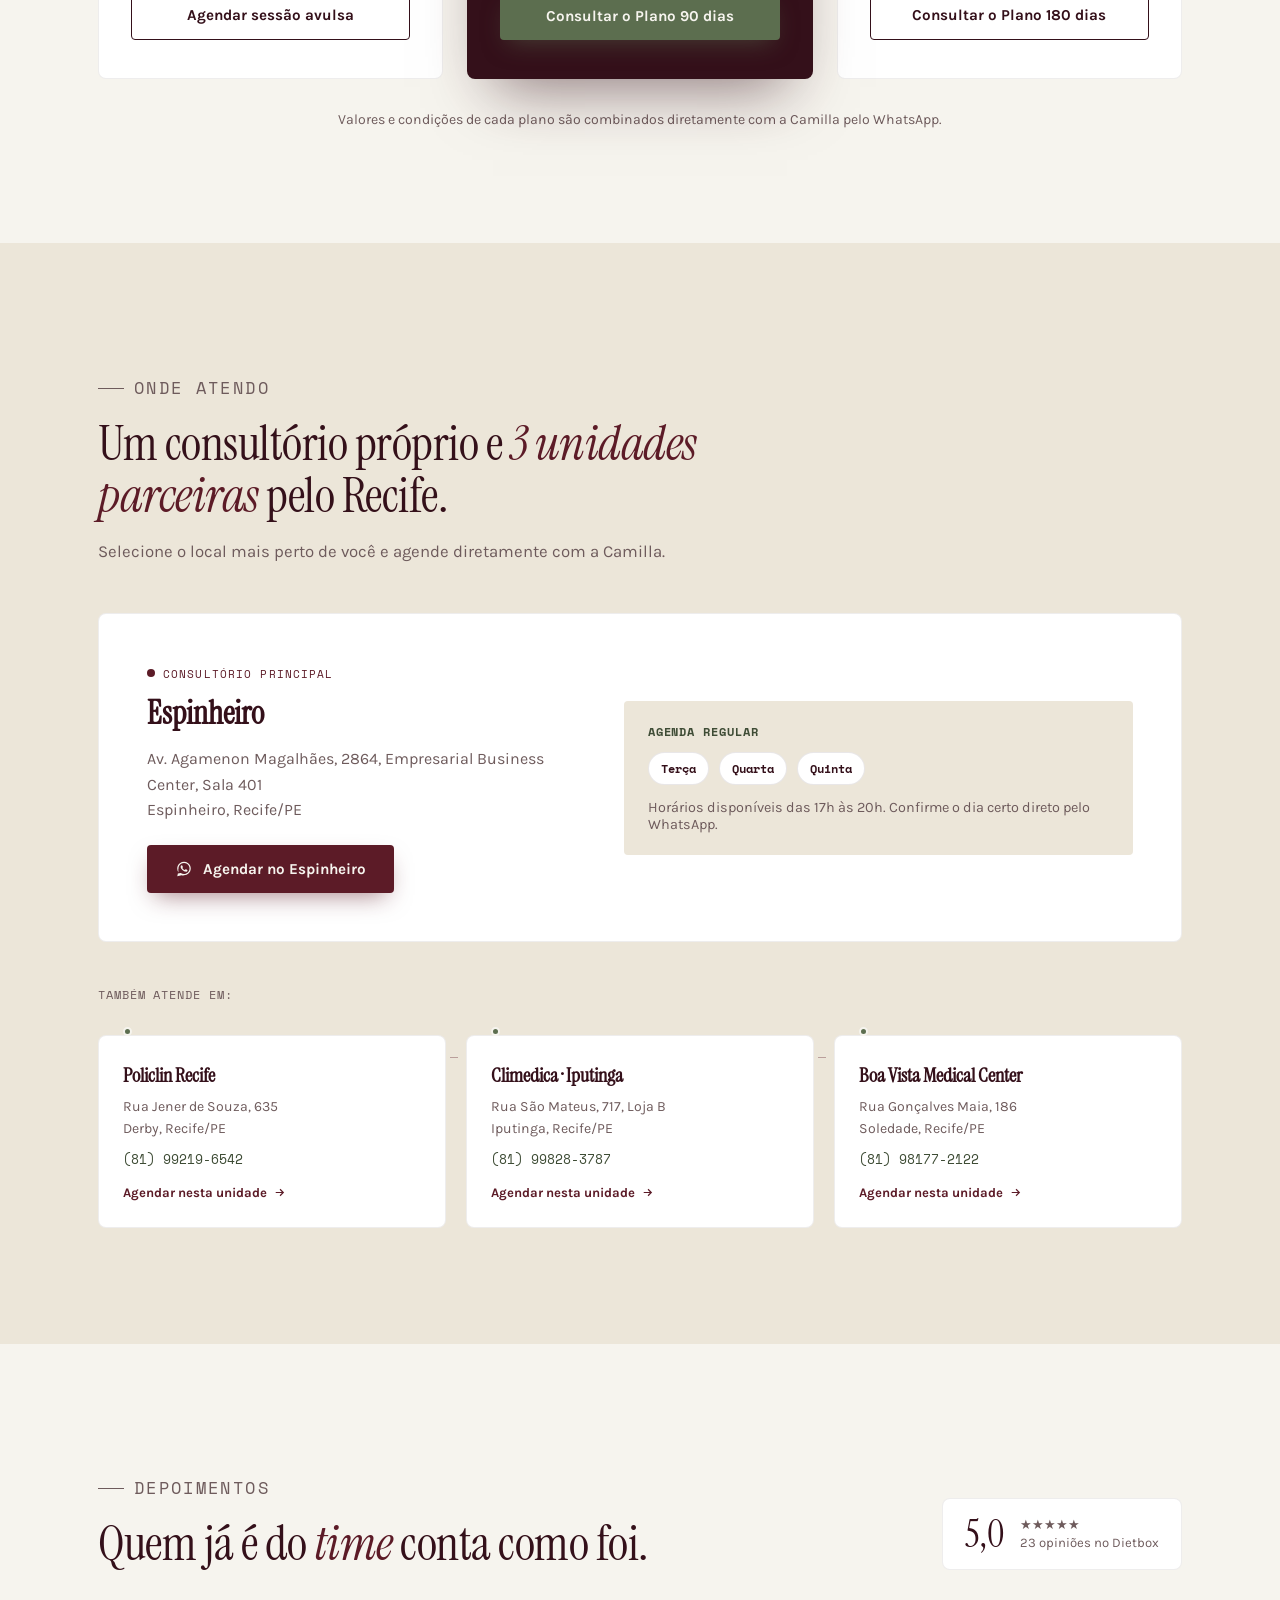
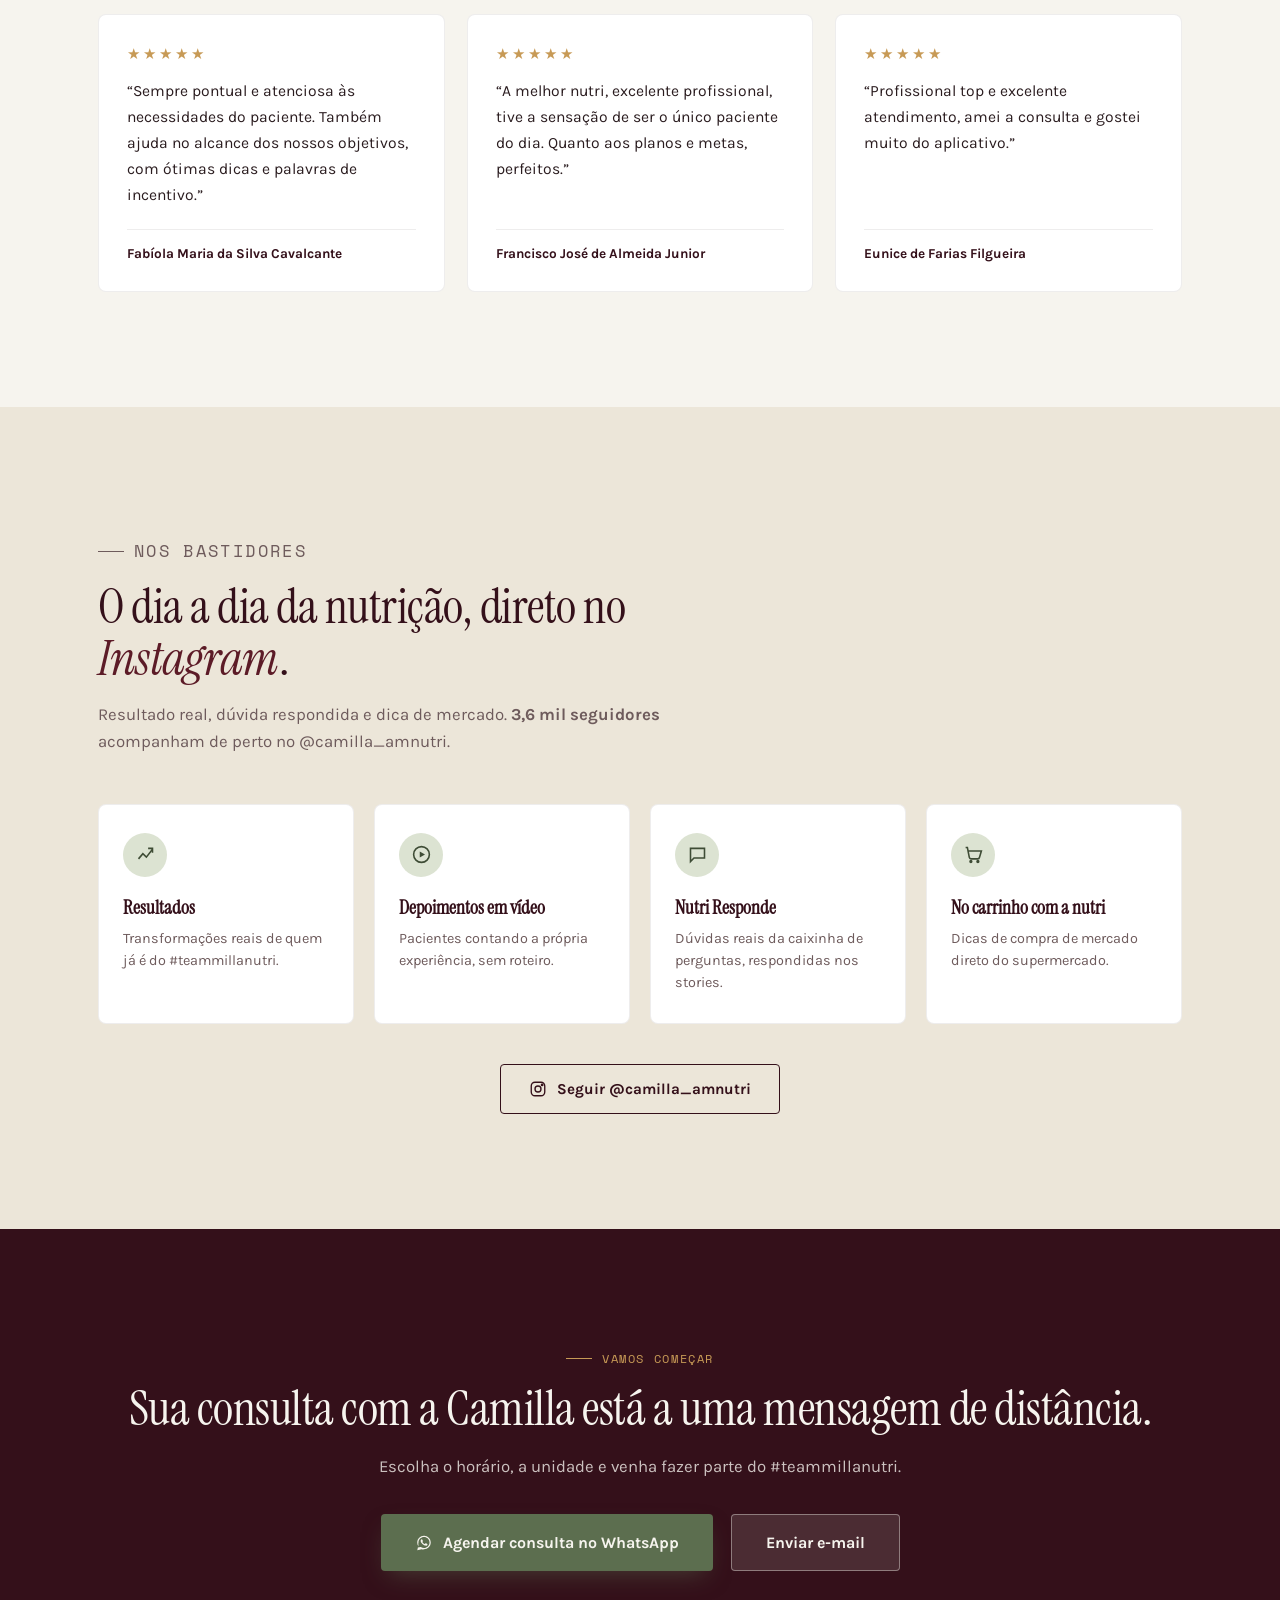
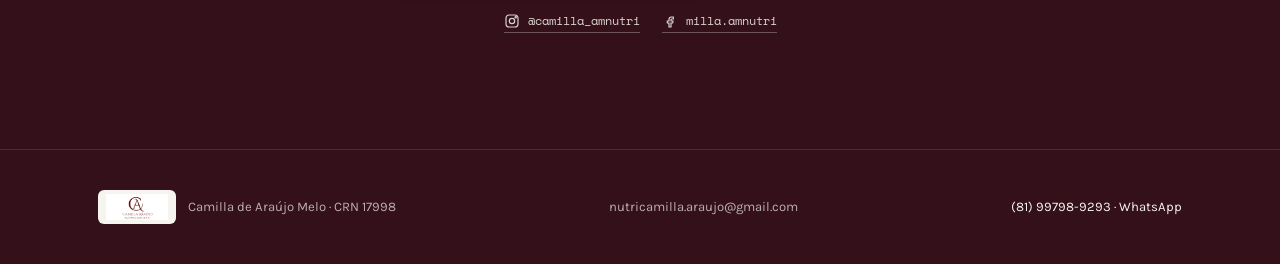
==== commit 40fb8353: "Remove travessões e o badge de seguidores do Instagram no hero Ajuste de pedido do cliente: tira o i" ====
--- a/proposta-Camila-Araujo/index.html
+++ b/proposta-Camila-Araujo/index.html
@@ -135,7 +135,6 @@
         <ul class="hero__badges">
           <li><span class="dot"></span>Nota <strong>5,0</strong> · 23 opiniões</li>
           <li><span class="dot"></span>Atende <strong>online</strong> e presencial</li>
-          <li><span class="dot"></span><strong>3,6 mil</strong> seguidores no Instagram</li>
           <li><span class="dot"></span><strong>4</strong> unidades de atendimento no Recife</li>
         </ul>
       </div>
@@ -302,7 +301,7 @@
         <div>
           <span class="itinerary__hq-tag">Consultório principal</span>
           <h3>Espinheiro</h3>
-          <address>Av. Agamenon Magalhães, 2864 — Empresarial Business Center, Sala 401<br>Espinheiro, Recife/PE</address>
+          <address>Av. Agamenon Magalhães, 2864, Empresarial Business Center, Sala 401<br>Espinheiro, Recife/PE</address>
           <a class="btn btn--primary" style="margin-top:22px;" href="https://wa.me/5581997989293?text=Ol%C3%A1!%20Gostaria%20de%20agendar%20uma%20consulta%20no%20Consult%C3%B3rio%20Espinheiro%20com%20a%20Camilla." target="_blank" rel="noopener"><svg class="btn__icon" viewBox="0 0 32 32" fill="currentColor" aria-hidden="true"><use href="#ic-whatsapp"></use></svg>Agendar no Espinheiro</a>
         </div>
         <div class="itinerary__hq-schedule">
@@ -381,7 +380,7 @@
       <div class="section-head reveal">
         <p class="eyebrow">Nos bastidores</p>
         <h2 class="h2" style="margin-top:16px;">O dia a dia da nutrição, direto no <em>Instagram</em>.</h2>
-        <p>Resultado real, dúvida respondida e dica de mercado — <strong>3,6 mil seguidores</strong> acompanham de perto no @camilla_amnutri.</p>
+        <p>Resultado real, dúvida respondida e dica de mercado. <strong>3,6 mil seguidores</strong> acompanham de perto no @camilla_amnutri.</p>
       </div>
 
       <div class="instagram-grid">
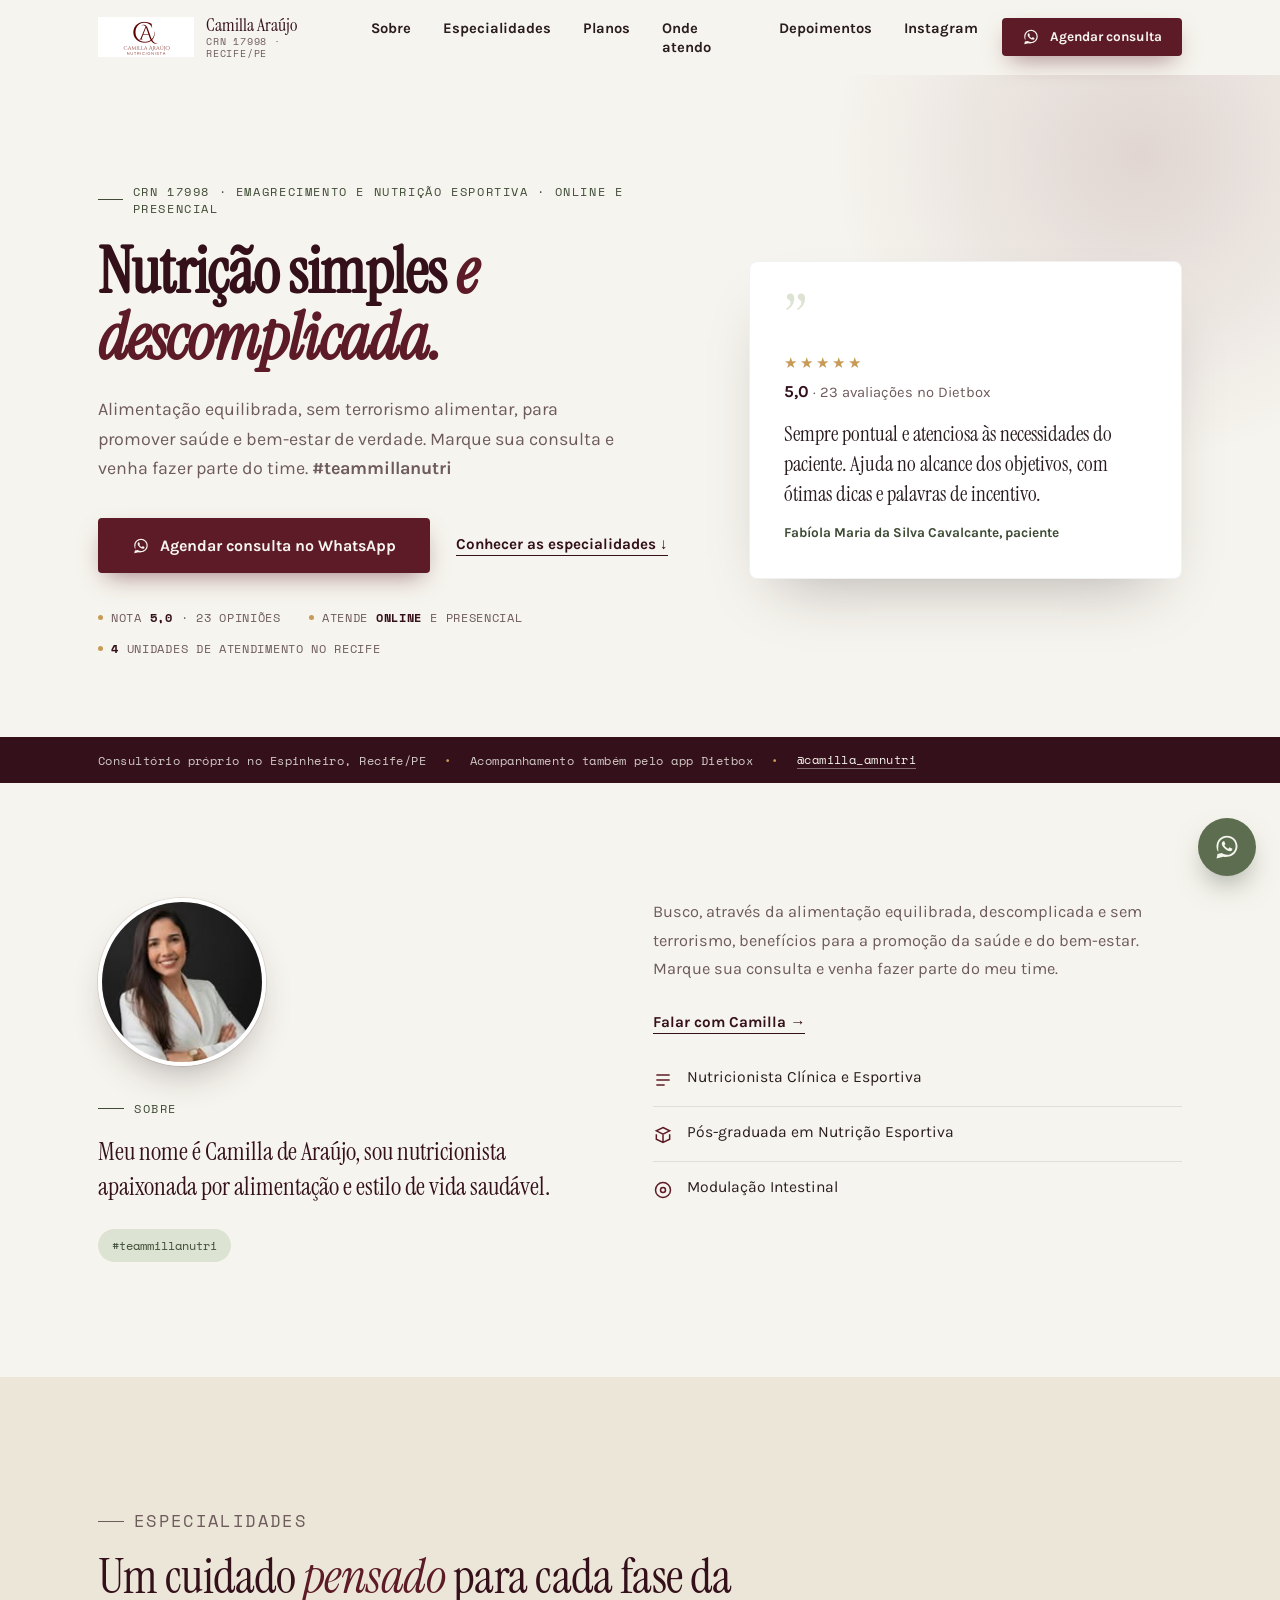
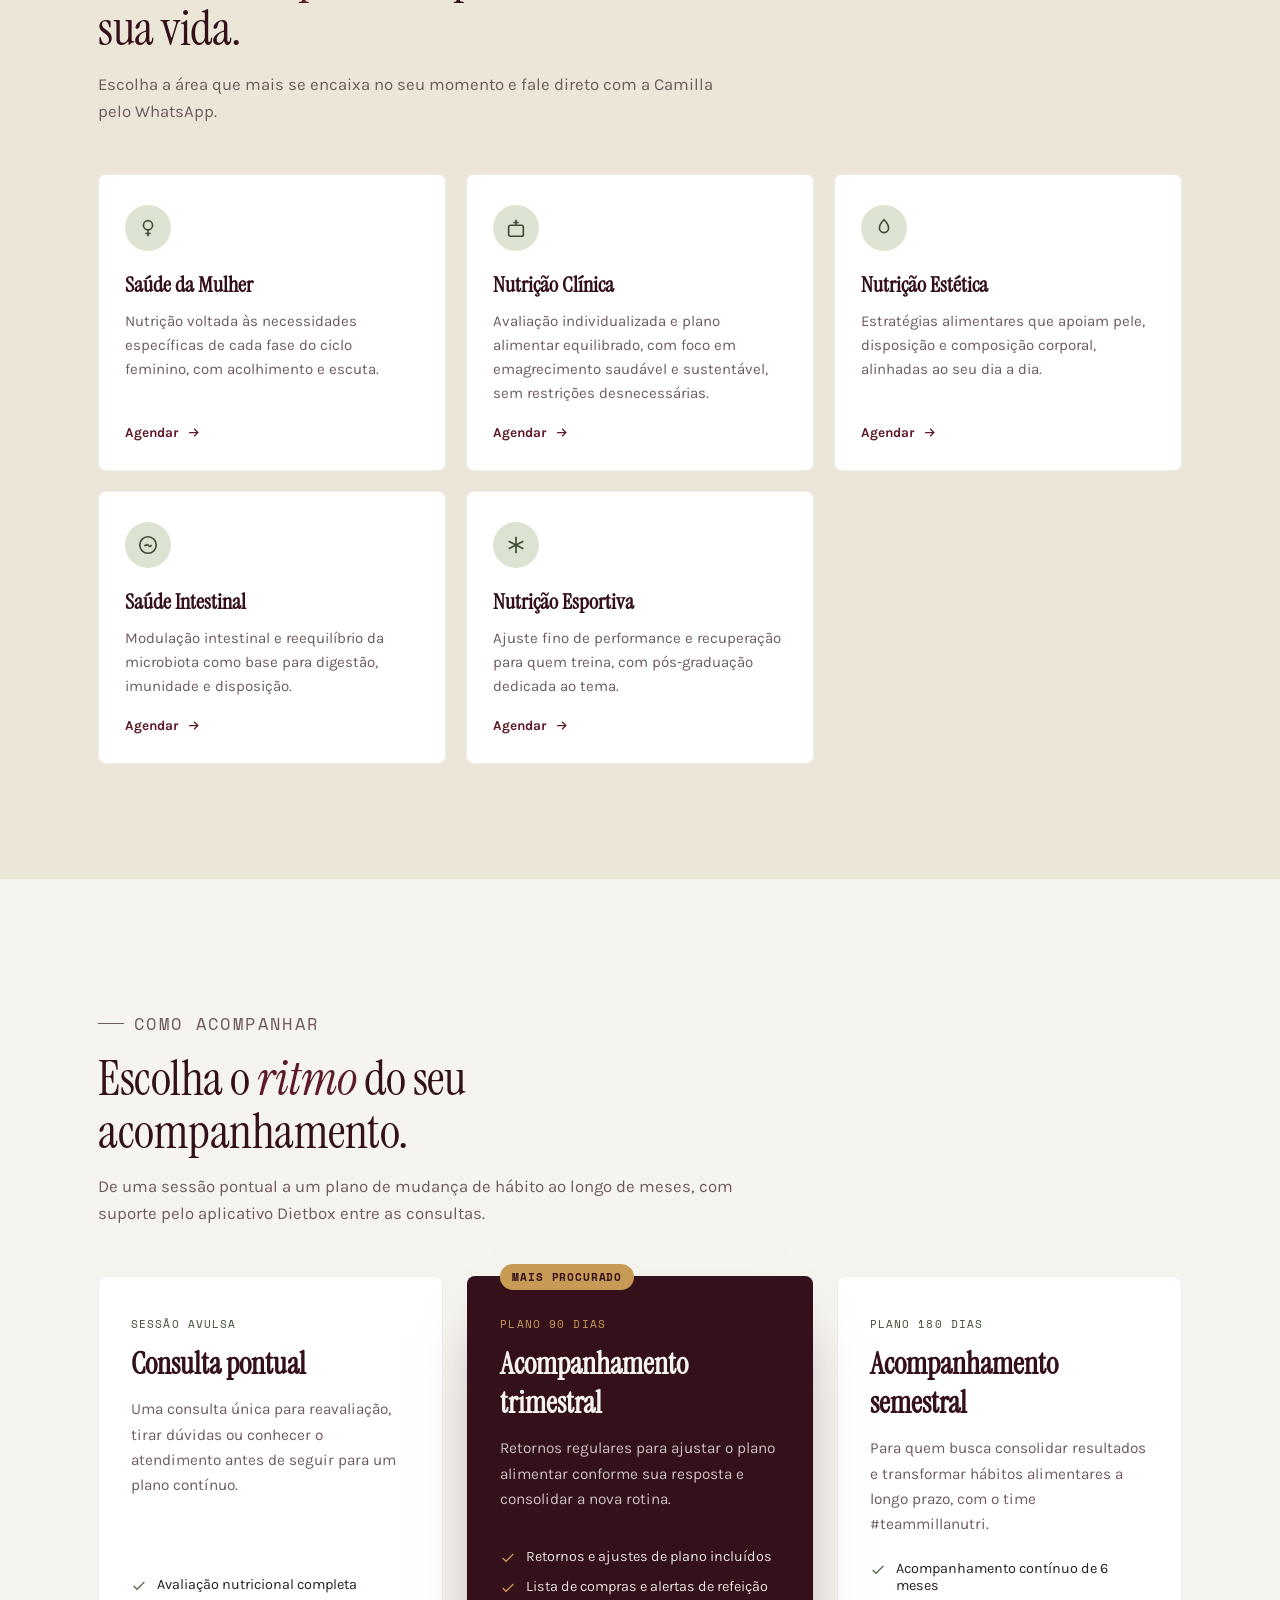
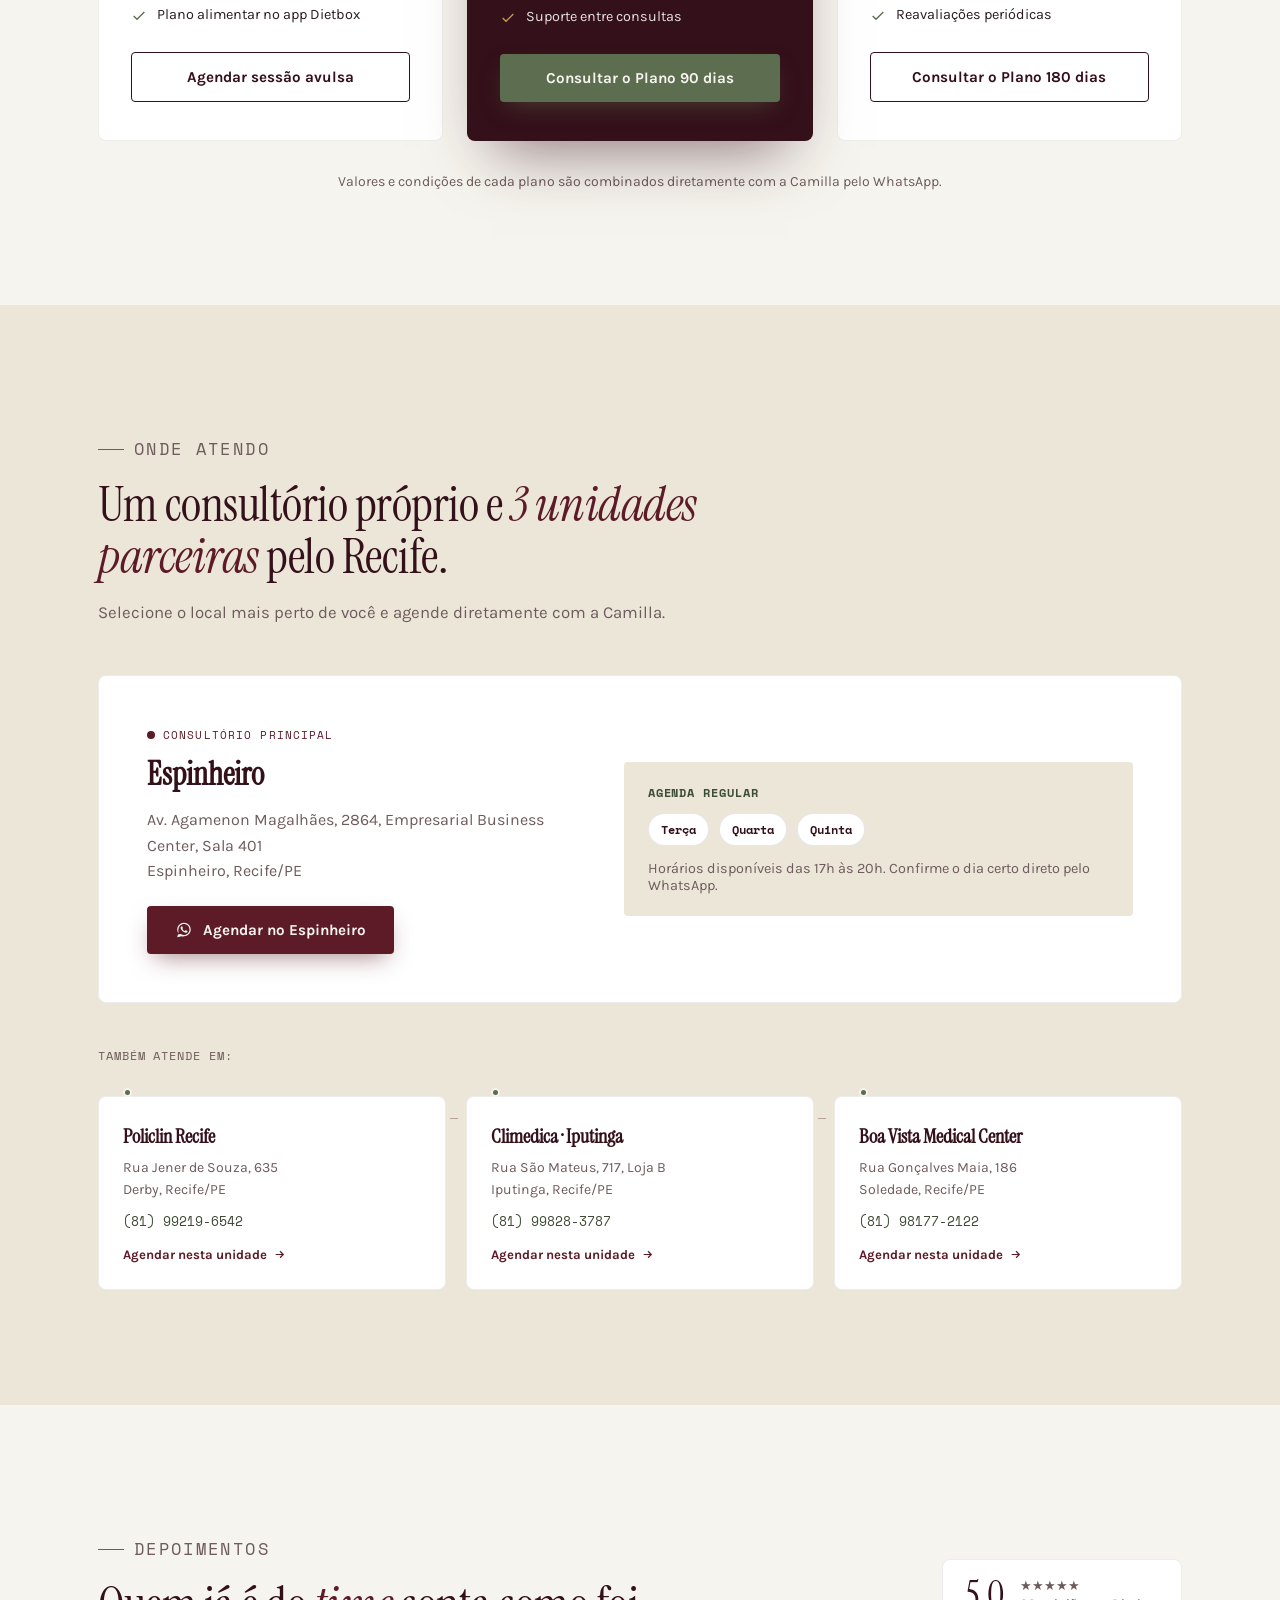
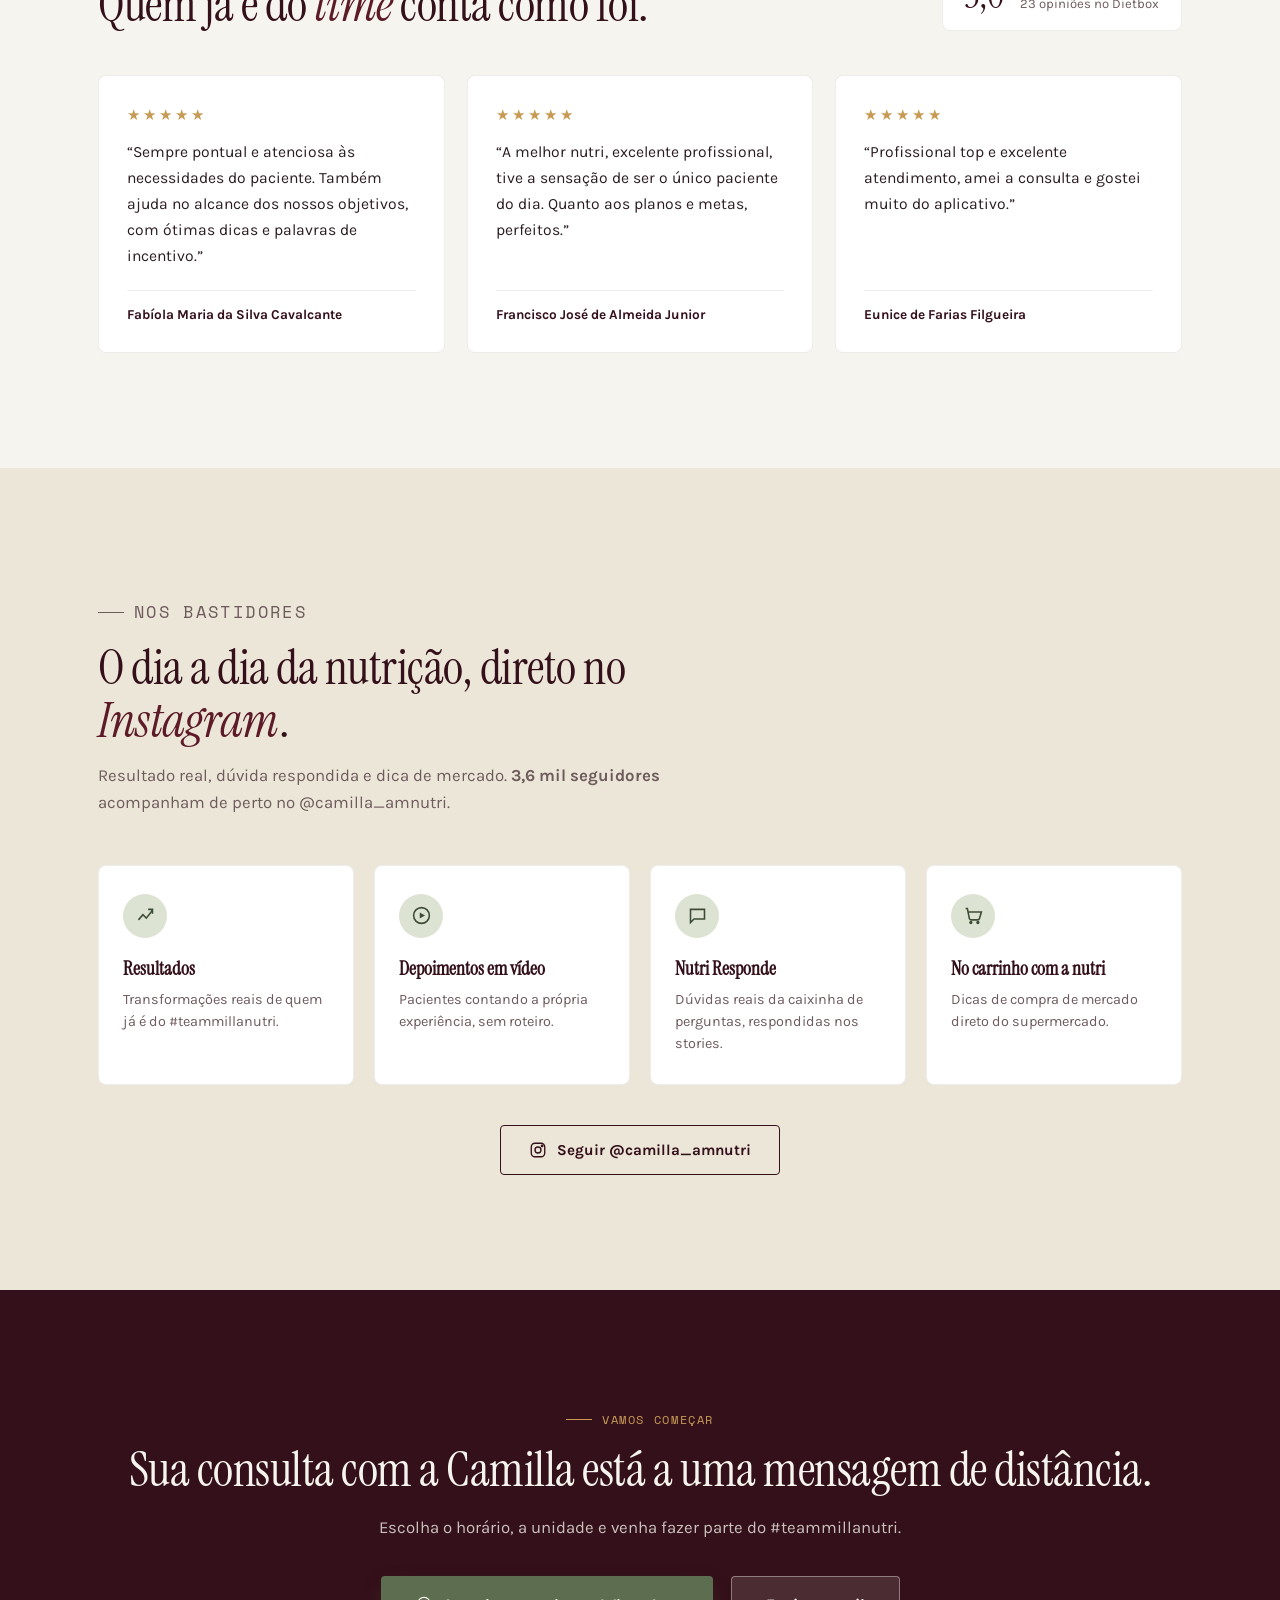
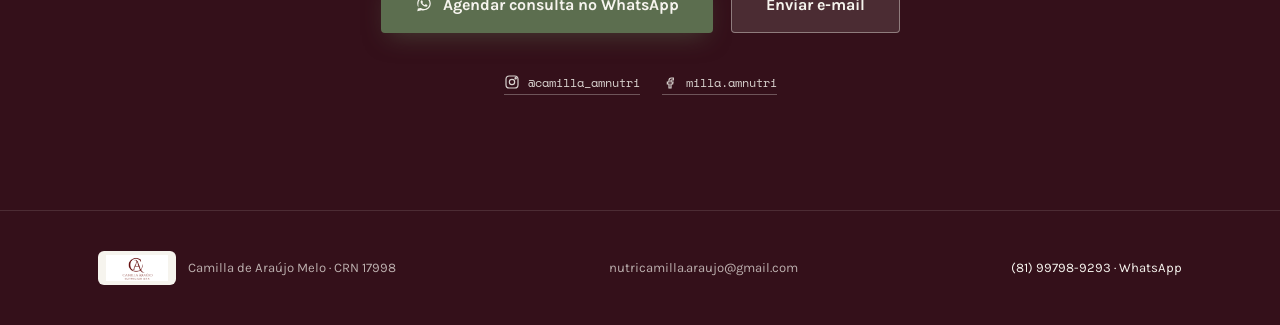
==== commit 3d88df05: "Adiciona foto real da Camilla na seção Sobre Foto de perfil oficial dela no Instagram (@camilla_amnu" ====
--- a/proposta-Camila-Araujo/index.html
+++ b/proposta-Camila-Araujo/index.html
@@ -166,6 +166,9 @@
   <section class="section" id="sobre">
     <div class="wrap about">
       <div class="reveal">
+        <div class="about__photo">
+          <img src="assets/foto-camilla.jpg" alt="Camilla Araújo, nutricionista" width="150" height="150" loading="lazy">
+        </div>
         <p class="eyebrow">Sobre</p>
         <p class="about__lead" style="margin-top:18px;">Meu nome é Camilla de Araújo, sou nutricionista apaixonada por alimentação e estilo de vida saudável.</p>
         <span class="about__tag">#teammillanutri</span>
--- a/proposta-Camila-Araujo/css/style.css
+++ b/proposta-Camila-Araujo/css/style.css
@@ -404,6 +404,21 @@
   grid-template-columns: 0.95fr 1.05fr;
   gap: clamp(40px, 6vw, 84px);
   align-items: start;
+}
+.about__photo{
+  width: 168px;
+  height: 168px;
+  border-radius: 50%;
+  overflow: hidden;
+  margin-bottom: 28px;
+  border: 4px solid var(--white);
+  box-shadow: 0 18px 40px -18px rgba(42,28,31,0.45), 0 0 0 1px rgba(92,27,39,0.12);
+}
+.about__photo img{
+  width: 100%;
+  height: 100%;
+  object-fit: cover;
+  display: block;
 }
 .about__lead{
   font-family: var(--font-display);
